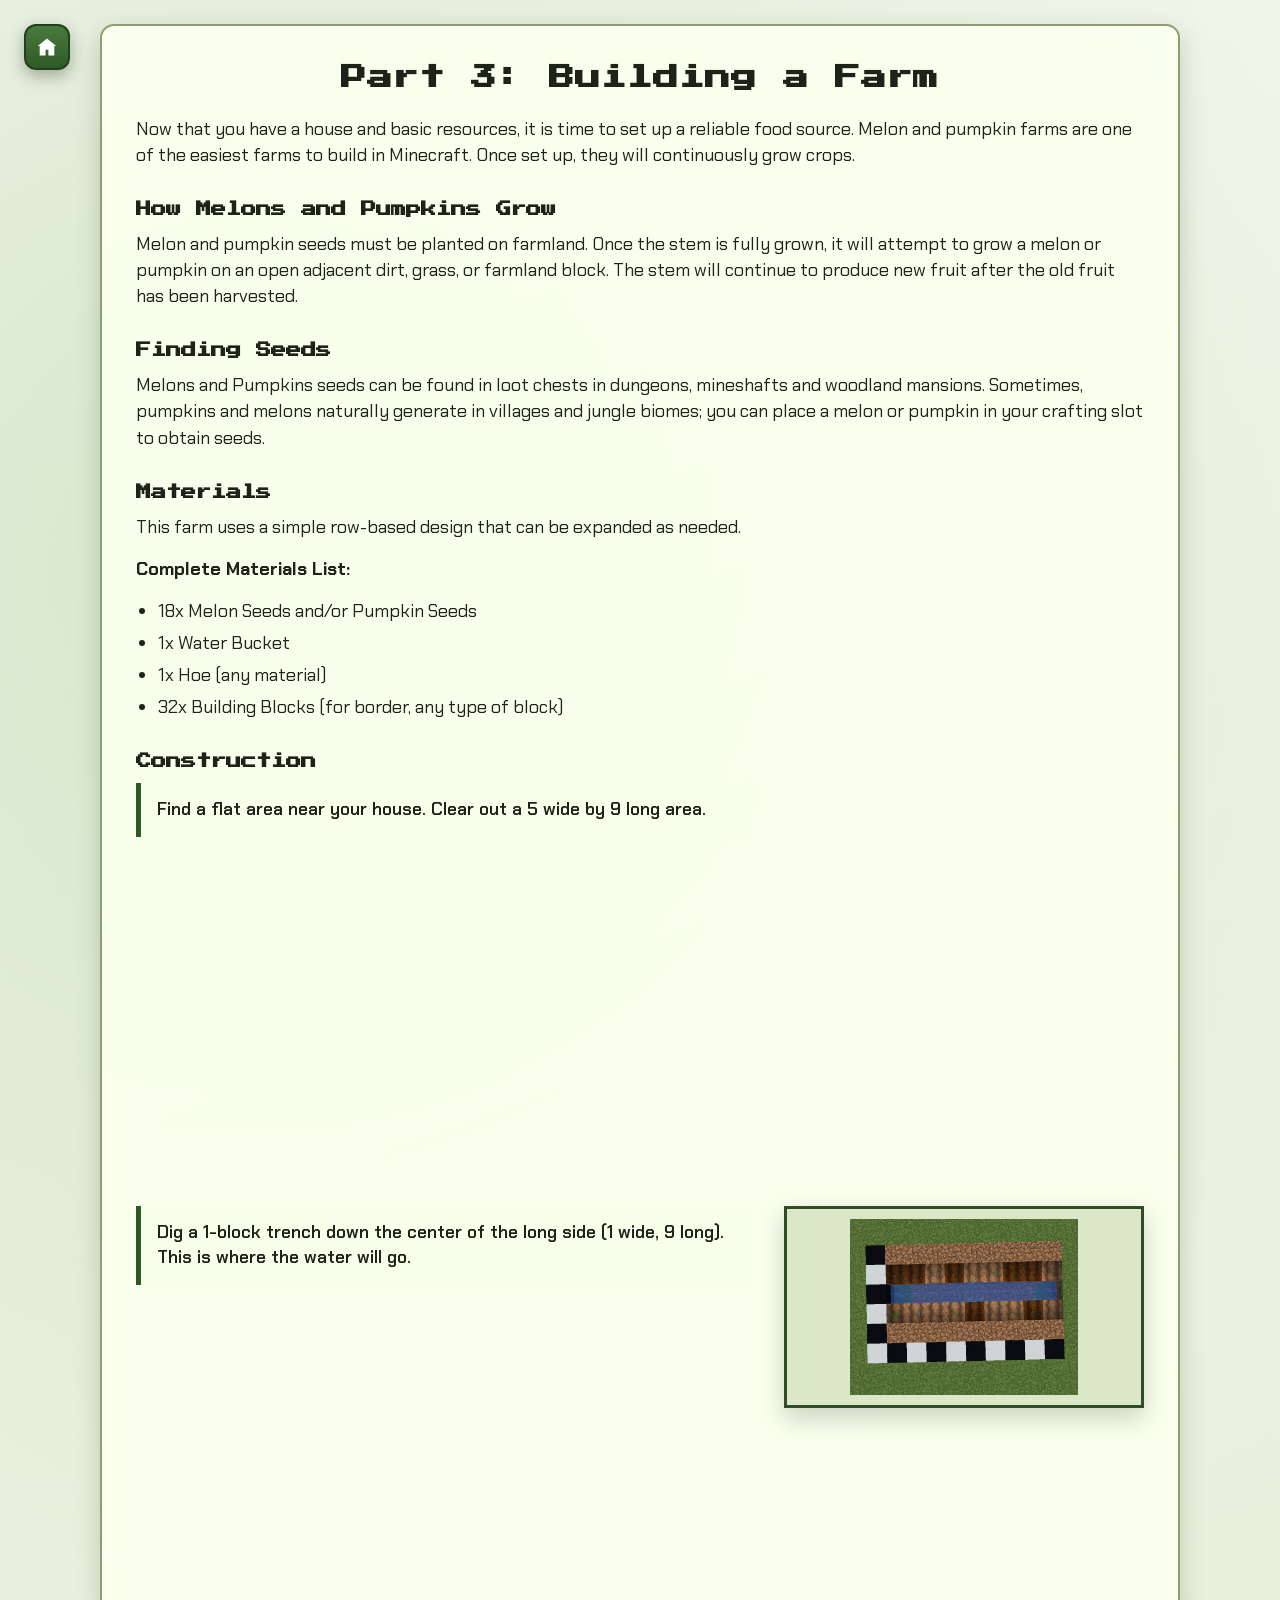
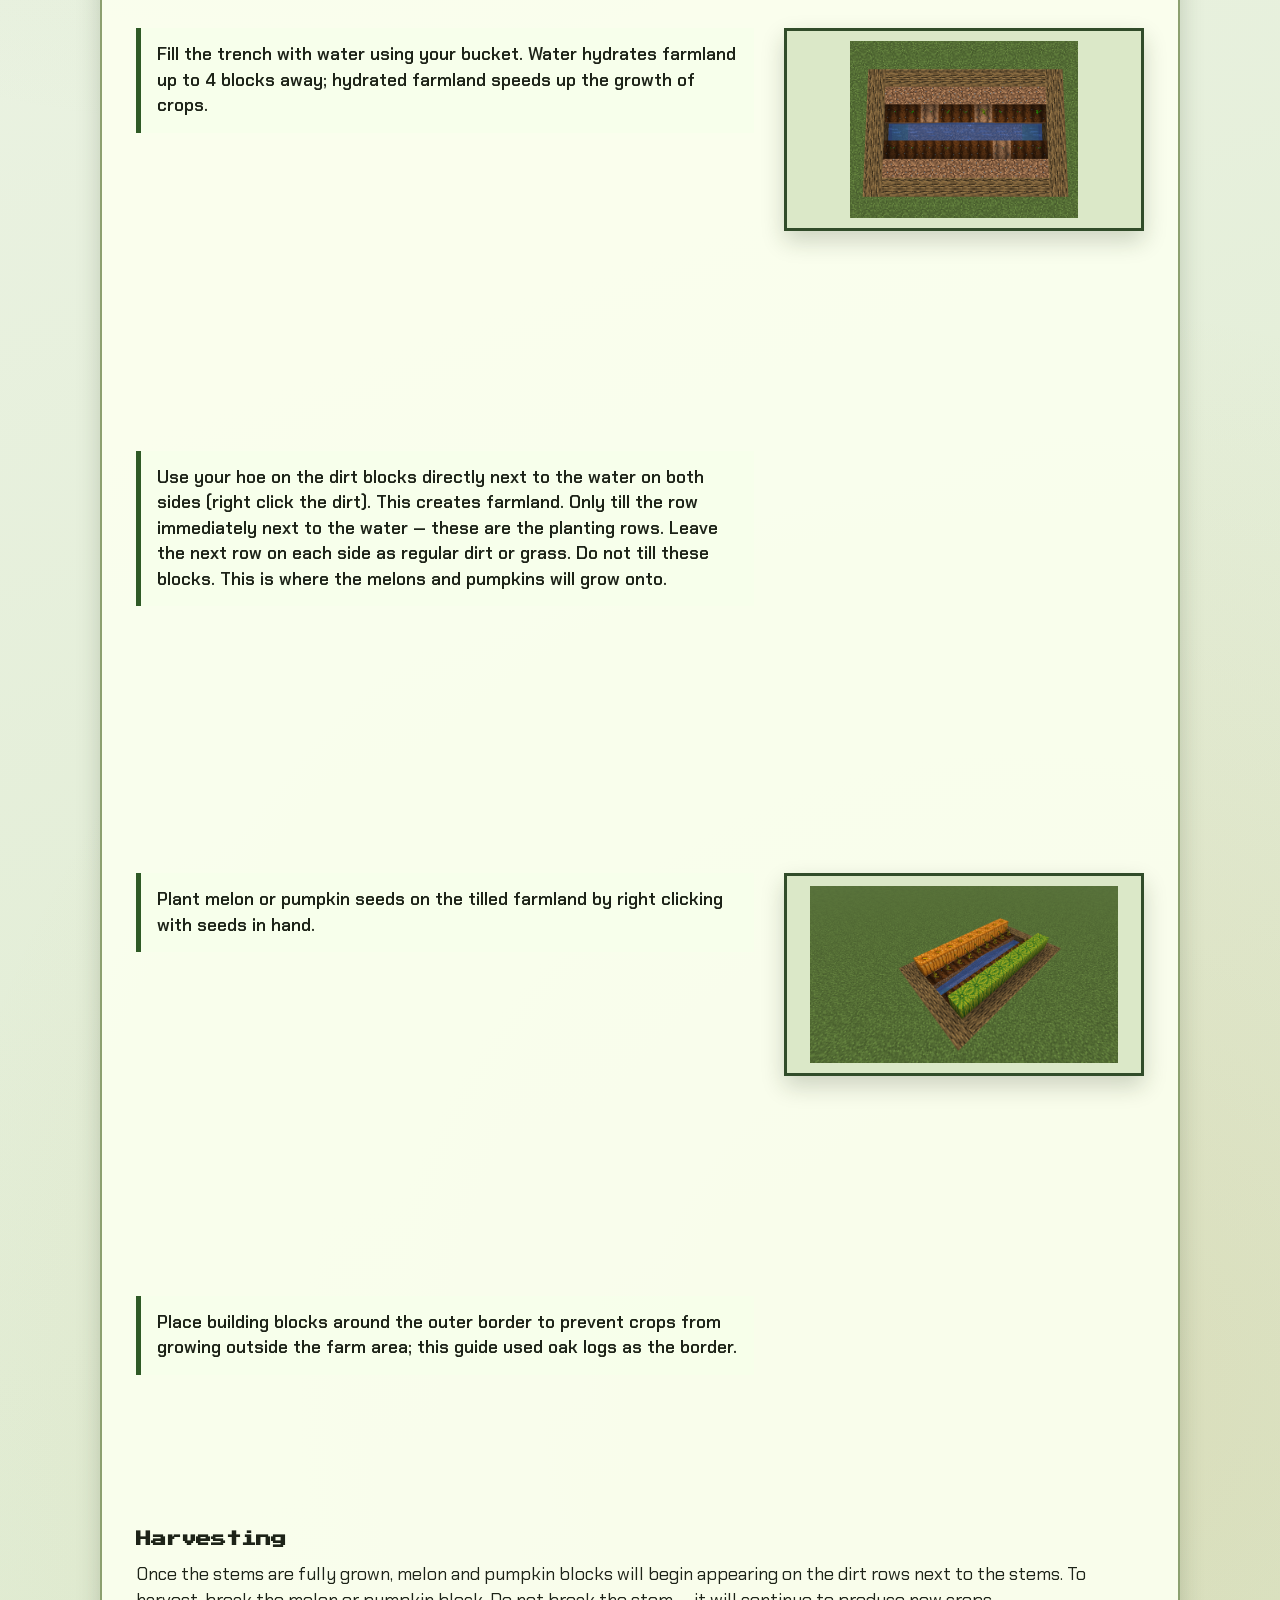
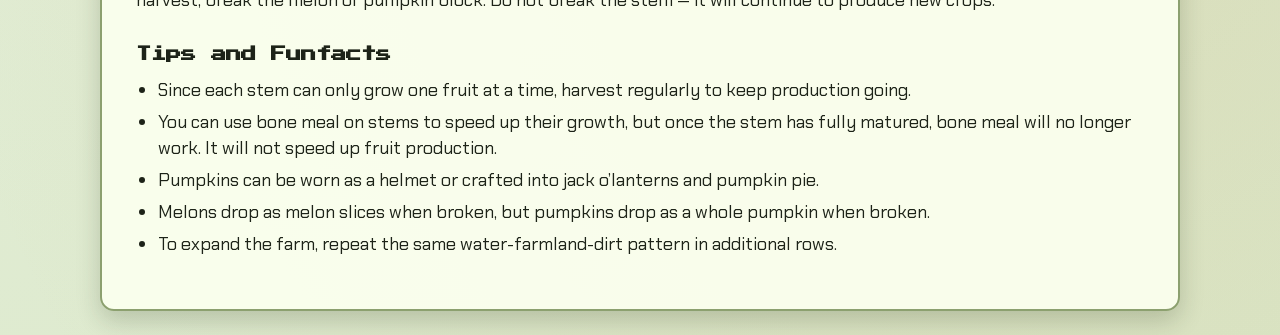
==== farm-guide/index.html @ bc92398f "fix: margins" ====
<!doctype html>
<html lang="en">
  <head>
    <meta charset="UTF-8" />
    <meta name="viewport" content="width=device-width, initial-scale=1.0" />
    <meta http-equiv="Cache-Control" content="max-age=60, must-revalidate" />
    <title>Minecraft Guide | Farm Guide</title>
    <link rel="stylesheet" href="../styles/site.css" />
  </head>
  <body>
    <a class="home-icon-button" href="../index.html" aria-label="Home">
      <svg viewBox="0 0 24 24" aria-hidden="true">
        <path d="M12 3.5 2.8 11h1.9v9.5h5.9v-5.8h2.8v5.8h5.9V11h1.9L12 3.5z" />
      </svg>
    </a>
    <main class="guide-page">
      <h1 class="page-title">Part 3: Building a Farm</h1>

      <p class="section-copy">
        Now that you have a house and basic resources, it is time to set up a reliable food source.
        Melon and pumpkin farms are one of the easiest farms to build in Minecraft. Once set up, they
        will continuously grow crops.
      </p>

      <h3 class="section-heading">How Melons and Pumpkins Grow</h3>
      <p class="section-copy">
        Melon and pumpkin seeds must be planted on farmland. Once the stem is fully grown, it will
        attempt to grow a melon or pumpkin on an open adjacent dirt, grass, or farmland block. The
        stem will continue to produce new fruit after the old fruit has been harvested.
      </p>

      <h3 class="section-heading">Finding Seeds</h3>
      <p class="section-copy">
        Melons and Pumpkins seeds can be found in loot chests in dungeons, mineshafts and woodland
        mansions. Sometimes, pumpkins and melons naturally generate in villages and jungle biomes;
        you can place a melon or pumpkin in your crafting slot to obtain seeds.
      </p>

      <h3 class="section-heading">Materials</h3>
      <p class="section-copy">This farm uses a simple row-based design that can be expanded as needed.</p>
      <p class="section-copy"><strong>Complete Materials List:</strong></p>
      <ul class="guide-list">
        <li>18x Melon Seeds and/or Pumpkin Seeds</li>
        <li>1x Water Bucket</li>
        <li>1x Hoe (any material)</li>
        <li>32x Building Blocks (for border, any type of block)</li>
      </ul>

      <h3 class="section-heading">Construction</h3>
      <ul class="steps">
        <li class="step-row">
          <p class="step-text">Find a flat area near your house. Clear out a 5 wide by 9 long area.</p>
          <img class="step-image is-empty" src="../assets/farm/farm_photo01.png" alt="" />
        </li>
        <li class="step-row">
          <p class="step-text">Dig a 1-block trench down the center of the long side (1 wide, 9 long). This is where the water will go.</p>
          <img class="step-image" src="../assets/farm/farm_photo01.png" alt="Farm construction step 2" />
        </li>
        <li class="step-row">
          <p class="step-text">
            Fill the trench with water using your bucket. Water hydrates farmland up to 4 blocks away; hydrated farmland speeds up the growth of crops.
          </p>
          <img class="step-image" src="../assets/farm/farm_photo02.png" alt="Farm construction step 3" />
        </li>
        <li class="step-row">
          <p class="step-text">
            Use your hoe on the dirt blocks directly next to the water on both sides (right click the dirt). This creates farmland. Only till the row immediately next to the water — these are the planting rows. Leave the next row on each side as regular dirt or grass. Do not till these blocks. This is where the melons and pumpkins will grow onto.
          </p>
          <img class="step-image is-empty" src="../assets/farm/farm_photo03.png" alt="" />
        </li>
        <li class="step-row">
          <p class="step-text">Plant melon or pumpkin seeds on the tilled farmland by right clicking with seeds in hand.</p>
          <img class="step-image" src="../assets/farm/farm_photo03.png" alt="Farm construction step 5" />
        </li>
        <li class="step-row">
          <p class="step-text">
            Place building blocks around the outer border to prevent crops from growing outside the farm area; this guide used oak logs as the border.
          </p>
          <img class="step-image is-empty" src="../assets/farm/farm_photo03.png" alt="" />
        </li>
      </ul>

      <h3 class="section-heading">Harvesting</h3>
      <p class="section-copy">
        Once the stems are fully grown, melon and pumpkin blocks will begin appearing on the dirt
        rows next to the stems. To harvest, break the melon or pumpkin block. Do not break the stem
        — it will continue to produce new crops.
      </p>

      <h3 class="section-heading">Tips and Funfacts</h3>
      <ul class="guide-list">
        <li>Since each stem can only grow one fruit at a time, harvest regularly to keep production going.</li>
        <li>You can use bone meal on stems to speed up their growth, but once the stem has fully matured, bone meal will no longer work. It will not speed up fruit production.</li>
        <li>Pumpkins can be worn as a helmet or crafted into jack o’lanterns and pumpkin pie.</li>
        <li>Melons drop as melon slices when broken, but pumpkins drop as a whole pumpkin when broken.</li>
        <li>To expand the farm, repeat the same water-farmland-dirt pattern in additional rows.</li>
      </ul>
    </main>
  </body>
</html>
---- styles/site.css ----
@import url("https://fonts.googleapis.com/css2?family=Press+Start+2P&family=Chakra+Petch:wght@400;600;700&display=swap");

:root {
  --bg-1: #f3f8ef;
  --bg-2: #dce9cc;
  --ink-900: #1d2318;
  --ink-700: #2f3a27;
  --accent-green: #497a3d;
  --accent-green-dark: #2f5a26;
  --accent-gold: #f3cb66;
  --card: #f9ffef;
  --border: #8ca06f;
  --shadow: rgba(31, 44, 22, 0.2);
  --header-height: 72px;
  --step-image-height: 220px;
  --menu-slot-width: 250px;
  --dropdown-width: 280px;
  --max-width: 1080px;
}

* {
  box-sizing: border-box;
}

html {
  min-height: 100%;
  background:
    radial-gradient(circle at 20% 15%, rgba(128, 177, 98, 0.22), transparent 38%),
    radial-gradient(circle at 80% 85%, rgba(189, 156, 82, 0.18), transparent 35%),
    linear-gradient(160deg, var(--bg-1), var(--bg-2));
  background-color: var(--bg-1);
}

body {
  margin: 0;
  padding: clamp(12px, 2.2vw, 24px);
  color: var(--ink-900);
  font-family: "Chakra Petch", "Segoe UI", sans-serif;
  font-size: 18px;
  line-height: 1.45;
  background: transparent;
  min-height: 100vh;
}

#site-header {
  position: sticky;
  top: 0;
  z-index: 1000;
}

.site-header {
  min-height: var(--header-height);
  border-bottom: 3px solid var(--accent-green-dark);
  background: linear-gradient(180deg, #eef7df, #d8ebbf);
  box-shadow: 0 8px 18px rgba(31, 44, 22, 0.12);
}

.nav-shell {
  width: 100%;
  height: var(--header-height);
  margin: 0;
  padding: 0 16px 0 6px;
  display: flex;
  align-items: center;
  gap: 18px;
}

.home-button {
  display: inline-flex;
  align-items: center;
  justify-content: center;
  min-width: 94px;
  height: 42px;
  padding: 0 14px;
  text-decoration: none;
  color: #ffffff;
  font-family: "Press Start 2P", monospace;
  font-size: 11px;
  background: linear-gradient(180deg, var(--accent-green), var(--accent-green-dark));
  border: 2px solid #233f1d;
  box-shadow: 0 5px 0 #233f1d;
  transition: transform 140ms ease, box-shadow 140ms ease;
}

.home-button:hover,
.home-button:focus-visible {
  transform: translateY(2px);
  box-shadow: 0 3px 0 #233f1d;
}

.main-nav {
  flex: 1;
}

.menu {
  list-style: none;
  margin: 0;
  padding: 0;
  display: flex;
  align-items: center;
  gap: 10px;
}

.menu-item {
  position: relative;
  width: var(--menu-slot-width);
  flex: 0 0 var(--menu-slot-width);
}

.menu-item:hover,
.menu-item:focus-within {
  z-index: 1500;
}

.menu-label {
  display: inline-flex;
  align-items: center;
  justify-content: center;
  width: 100%;
  height: 40px;
  padding: 0 16px;
  text-decoration: none;
  color: var(--ink-900);
  font-family: "Press Start 2P", monospace;
  font-size: 10px;
  letter-spacing: 0.3px;
  border: 2px solid transparent;
}

.menu-label:hover,
.menu-label:focus-visible {
  border-color: #3d5d33;
  background: rgba(239, 250, 221, 0.75);
}

.dropdown {
  position: absolute;
  left: 0;
  top: calc(100% - 2px);
  width: max(100%, var(--dropdown-width));
  min-width: var(--dropdown-width);
  margin: 0;
  padding: 10px;
  list-style: none;
  border: 2px solid #3d5d33;
  background: #fbffef;
  box-shadow: 0 14px 28px var(--shadow);
  z-index: 2000;
  opacity: 0;
  visibility: hidden;
  transform: translateY(8px);
  transition: opacity 130ms ease, transform 130ms ease, visibility 130ms ease;
}

.menu-item:hover .dropdown,
.menu-item:focus-within .dropdown {
  opacity: 1;
  visibility: visible;
  transform: translateY(0);
}

.dropdown a {
  display: block;
  padding: 10px;
  text-decoration: none;
  color: var(--ink-700);
  font-weight: 600;
  border: 1px solid transparent;
  background: #fbffef;
}

.dropdown a:hover,
.dropdown a:focus-visible {
  border-color: #8ea56f;
  background: #edf8da;
}

.page-shell {
  max-width: var(--max-width);
  margin: 0 auto;
  padding: 48px 20px 70px;
}

.guide-page {
  max-width: var(--max-width);
  margin: 0 auto;
  padding: clamp(20px, 3vw, 34px);
  background: rgba(251, 255, 239, 0.94);
  border: 2px solid var(--border);
  border-radius: 14px;
  box-shadow: 0 10px 24px var(--shadow);
}

.home-icon-button {
  position: fixed;
  top: clamp(12px, 2.2vw, 24px);
  left: clamp(12px, 2.2vw, 24px);
  width: 46px;
  height: 46px;
  display: inline-flex;
  align-items: center;
  justify-content: center;
  background: linear-gradient(180deg, var(--accent-green), var(--accent-green-dark));
  border: 2px solid #233f1d;
  border-radius: 12px;
  box-shadow: 0 6px 16px rgba(31, 44, 22, 0.35);
  z-index: 3000;
}

.home-icon-button svg {
  width: 24px;
  height: 24px;
  fill: #ffffff;
}

.home-icon-button:hover,
.home-icon-button:focus-visible {
  transform: translateY(1px);
}

.part-heading {
  margin: 46px 0 14px;
  font-family: "Press Start 2P", monospace;
  font-size: clamp(1rem, 1.7vw, 1.35rem);
  line-height: 1.5;
  text-align: left;
}

.section-heading {
  margin: 30px 0 10px;
  font-family: "Press Start 2P", monospace;
  font-size: clamp(0.85rem, 1.2vw, 1rem);
  line-height: 1.5;
  text-align: left;
}

.section-copy {
  margin: 0 0 16px;
  text-align: left;
}

.section-note {
  margin: 0 0 16px;
  text-align: left;
  font-weight: 600;
}

.guide-list {
  margin: 0 0 18px 22px;
  padding: 0;
  text-align: left;
}

.guide-list li {
  margin: 6px 0;
}

.guide-list-tight {
  margin: 0 0 16px 24px;
  padding: 0;
}

.guide-list-tight li {
  margin: 4px 0;
}

.back-link {
  display: inline-block;
  margin-bottom: 12px;
  color: var(--accent-green-dark);
  font-weight: 700;
  text-decoration: none;
}

.back-link:hover,
.back-link:focus-visible {
  text-decoration: underline;
}

.page-title {
  margin: 0 0 20px;
  text-align: center;
  font-family: "Press Start 2P", monospace;
  font-size: clamp(1.2rem, 2vw, 1.7rem);
  line-height: 1.4;
  color: var(--ink-900);
}

.page-description {
  max-width: 760px;
  margin: 0 auto 40px;
  text-align: center;
  font-size: 1.1rem;
}

.card-grid {
  display: grid;
  grid-template-columns: repeat(auto-fit, minmax(230px, 1fr));
  gap: 18px;
}

.page-card {
  display: block;
  padding: 18px;
  border: 2px solid var(--border);
  background: var(--card);
  text-decoration: none;
  color: inherit;
  box-shadow: 0 8px 20px var(--shadow);
}

.page-card:hover,
.page-card:focus-visible {
  transform: translateY(-2px);
}

.page-card h2 {
  margin: 0 0 10px;
  font-family: "Press Start 2P", monospace;
  font-size: 0.8rem;
  line-height: 1.5;
}

.page-card p {
  margin: 0;
}

.steps {
  display: flex;
  flex-direction: column;
  gap: var(--step-image-height);
  padding: 0;
  margin: 0;
  list-style: none;
}

.step-row {
  display: grid;
  grid-template-columns: minmax(250px, 1fr) minmax(240px, 360px);
  align-items: start;
  gap: 30px;
}

.step-text {
  margin: 0;
  padding: 14px 16px;
  font-size: 1.1rem;
  font-weight: 600;
  border-left: 5px solid var(--accent-green-dark);
  background: rgba(248, 255, 235, 0.88);
}

.step-image {
  display: block;
  width: 100%;
  aspect-ratio: 16 / 9;
  height: auto;
  object-fit: contain;
  padding: 10px;
  border: 3px solid #314c2a;
  box-shadow: 0 10px 22px var(--shadow);
  background: #dbe8c8;
}

.step-image.is-empty {
  visibility: hidden;
  border: 0;
  box-shadow: none;
  background: transparent;
  padding: 0;
}

@media (orientation: portrait) {
  .steps {
    gap: 26px;
  }

  .step-row {
    grid-template-columns: 1fr;
    gap: 16px;
  }
}

@media (max-width: 860px) {
  .nav-shell {
    flex-wrap: wrap;
    height: auto;
    padding-top: 10px;
    padding-bottom: 10px;
    padding-right: 12px;
  }

  .main-nav {
    width: 100%;
  }

  .menu {
    flex-wrap: wrap;
    gap: 2px;
  }

  .menu-item {
    width: 100%;
    flex-basis: 100%;
  }

  .dropdown {
    width: 100%;
    min-width: 100%;
    position: absolute;
  }

  .steps {
    gap: 26px;
  }

  .step-row {
    grid-template-columns: 1fr;
    gap: 16px;
  }
}
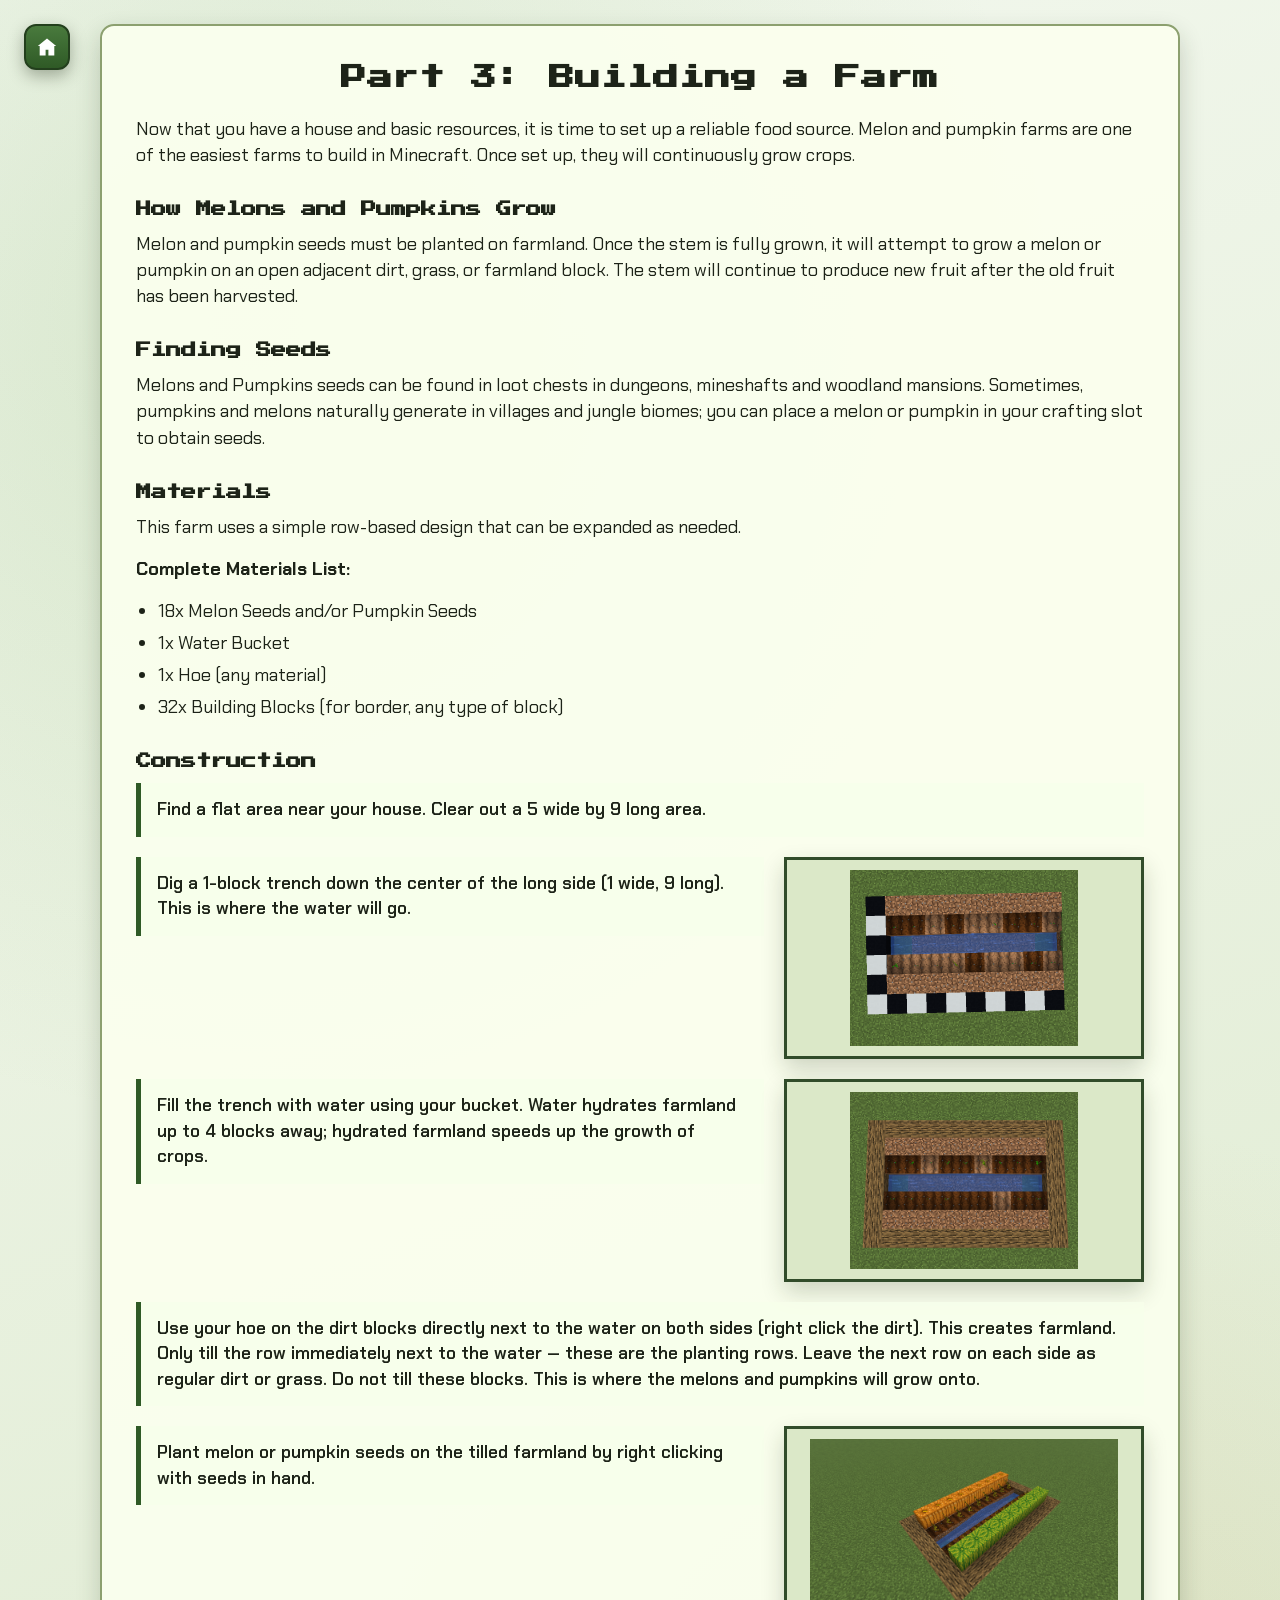
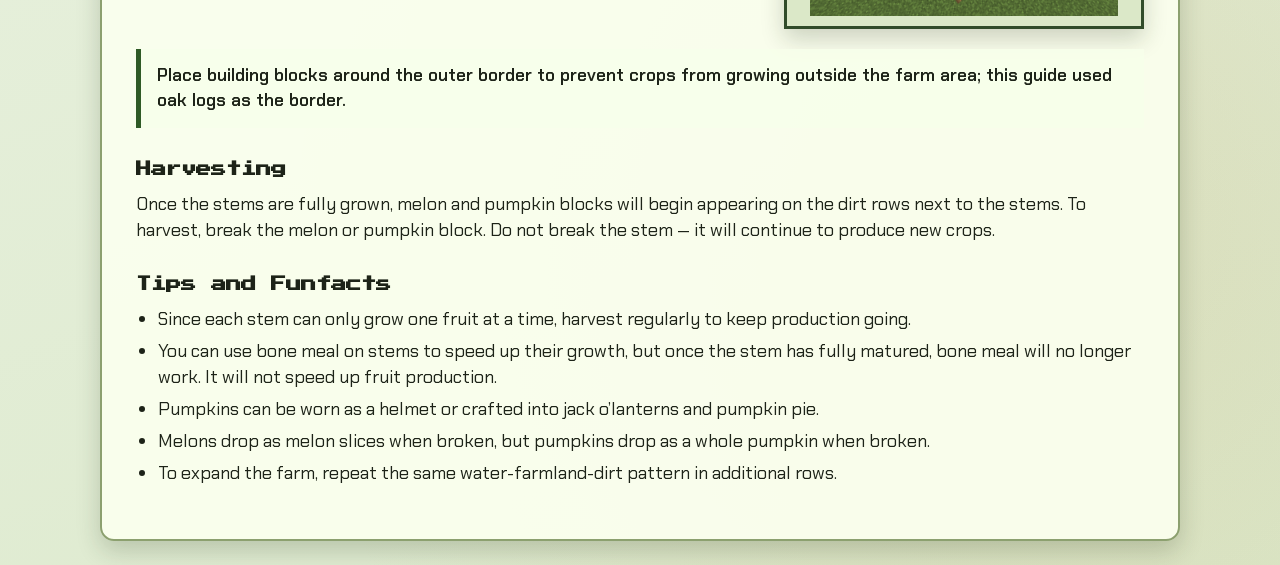
==== commit c780f601: "fix: spacing" ====
--- a/farm-guide/index.html
+++ b/farm-guide/index.html
@@ -48,7 +48,7 @@
 
       <h3 class="section-heading">Construction</h3>
       <ul class="steps">
-        <li class="step-row">
+        <li class="step-row no-photo">
           <p class="step-text">Find a flat area near your house. Clear out a 5 wide by 9 long area.</p>
           <img class="step-image is-empty" src="../assets/farm/farm_photo01.png" alt="" />
         </li>
@@ -62,7 +62,7 @@
           </p>
           <img class="step-image" src="../assets/farm/farm_photo02.png" alt="Farm construction step 3" />
         </li>
-        <li class="step-row">
+        <li class="step-row no-photo">
           <p class="step-text">
             Use your hoe on the dirt blocks directly next to the water on both sides (right click the dirt). This creates farmland. Only till the row immediately next to the water — these are the planting rows. Leave the next row on each side as regular dirt or grass. Do not till these blocks. This is where the melons and pumpkins will grow onto.
           </p>
@@ -72,7 +72,7 @@
           <p class="step-text">Plant melon or pumpkin seeds on the tilled farmland by right clicking with seeds in hand.</p>
           <img class="step-image" src="../assets/farm/farm_photo03.png" alt="Farm construction step 5" />
         </li>
-        <li class="step-row">
+        <li class="step-row no-photo">
           <p class="step-text">
             Place building blocks around the outer border to prevent crops from growing outside the farm area; this guide used oak logs as the border.
           </p>
--- a/styles/site.css
+++ b/styles/site.css
@@ -328,7 +328,7 @@
 .steps {
   display: flex;
   flex-direction: column;
-  gap: var(--step-image-height);
+  gap: 20px;
   padding: 0;
   margin: 0;
   list-style: none;
@@ -338,7 +338,16 @@
   display: grid;
   grid-template-columns: minmax(250px, 1fr) minmax(240px, 360px);
   align-items: start;
-  gap: 30px;
+  gap: 20px;
+}
+
+.step-row.no-photo {
+  grid-template-columns: minmax(250px, 1fr);
+  gap: 8px;
+}
+
+.step-row.no-photo .step-image {
+  display: none;
 }
 
 .step-text {
@@ -372,12 +381,12 @@
 
 @media (orientation: portrait) {
   .steps {
-    gap: 26px;
+    gap: 16px;
   }
 
   .step-row {
     grid-template-columns: 1fr;
-    gap: 16px;
+    gap: 12px;
   }
 }
 
@@ -411,11 +420,11 @@
   }
 
   .steps {
-    gap: 26px;
+    gap: 16px;
   }
 
   .step-row {
     grid-template-columns: 1fr;
-    gap: 16px;
-  }
-}
+    gap: 12px;
+  }
+}
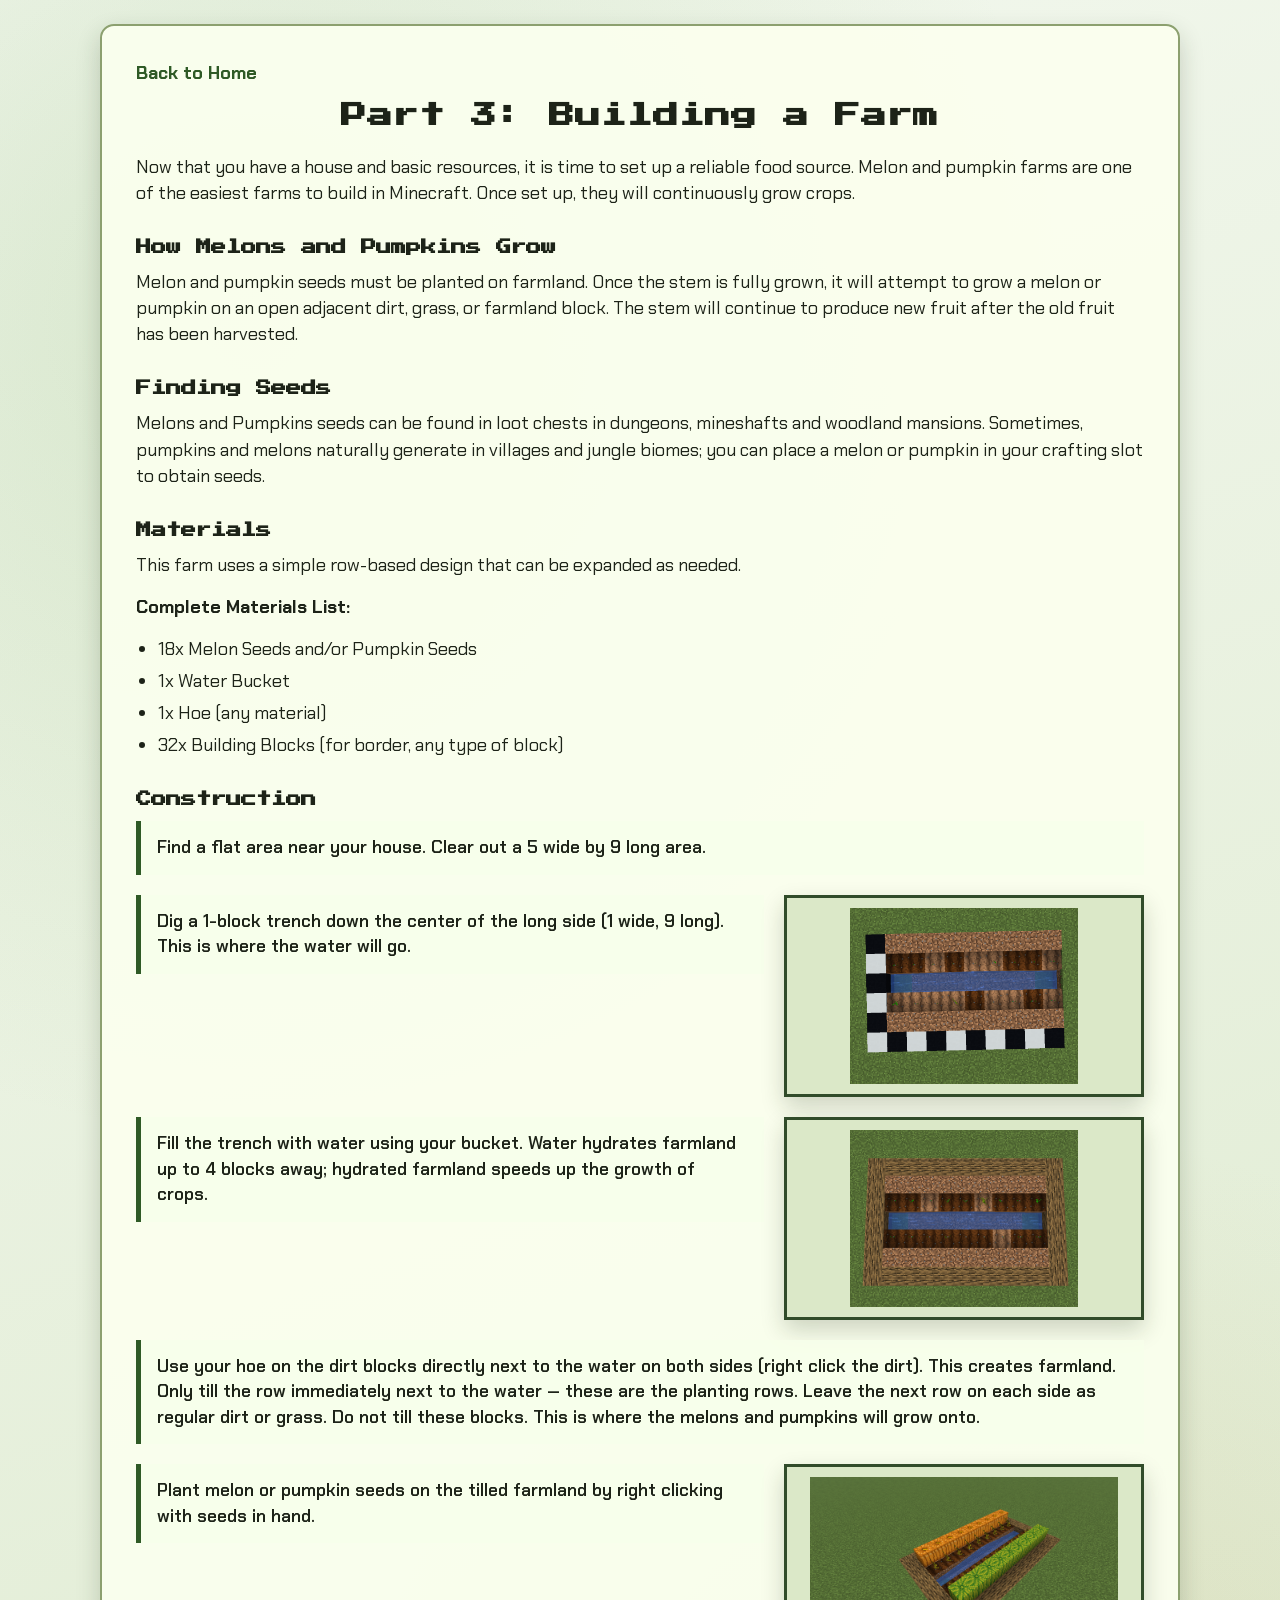
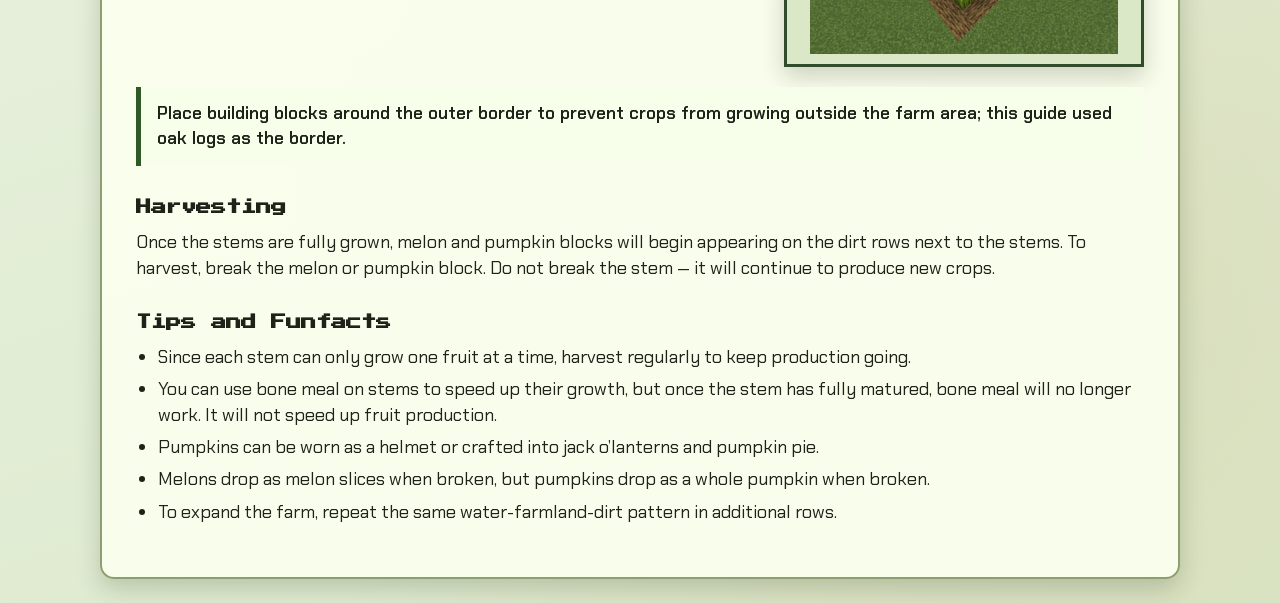
==== commit b0b88fcd: "chore: home button" ====
--- a/farm-guide/index.html
+++ b/farm-guide/index.html
@@ -8,12 +8,8 @@
     <link rel="stylesheet" href="../styles/site.css" />
   </head>
   <body>
-    <a class="home-icon-button" href="../index.html" aria-label="Home">
-      <svg viewBox="0 0 24 24" aria-hidden="true">
-        <path d="M12 3.5 2.8 11h1.9v9.5h5.9v-5.8h2.8v5.8h5.9V11h1.9L12 3.5z" />
-      </svg>
-    </a>
     <main class="guide-page">
+      <a class="back-link" href="../index.html">Back to Home</a>
       <h1 class="page-title">Part 3: Building a Farm</h1>
 
       <p class="section-copy">
--- a/styles/site.css
+++ b/styles/site.css
@@ -191,33 +191,6 @@
   box-shadow: 0 10px 24px var(--shadow);
 }
 
-.home-icon-button {
-  position: fixed;
-  top: clamp(12px, 2.2vw, 24px);
-  left: clamp(12px, 2.2vw, 24px);
-  width: 46px;
-  height: 46px;
-  display: inline-flex;
-  align-items: center;
-  justify-content: center;
-  background: linear-gradient(180deg, var(--accent-green), var(--accent-green-dark));
-  border: 2px solid #233f1d;
-  border-radius: 12px;
-  box-shadow: 0 6px 16px rgba(31, 44, 22, 0.35);
-  z-index: 3000;
-}
-
-.home-icon-button svg {
-  width: 24px;
-  height: 24px;
-  fill: #ffffff;
-}
-
-.home-icon-button:hover,
-.home-icon-button:focus-visible {
-  transform: translateY(1px);
-}
-
 .part-heading {
   margin: 46px 0 14px;
   font-family: "Press Start 2P", monospace;
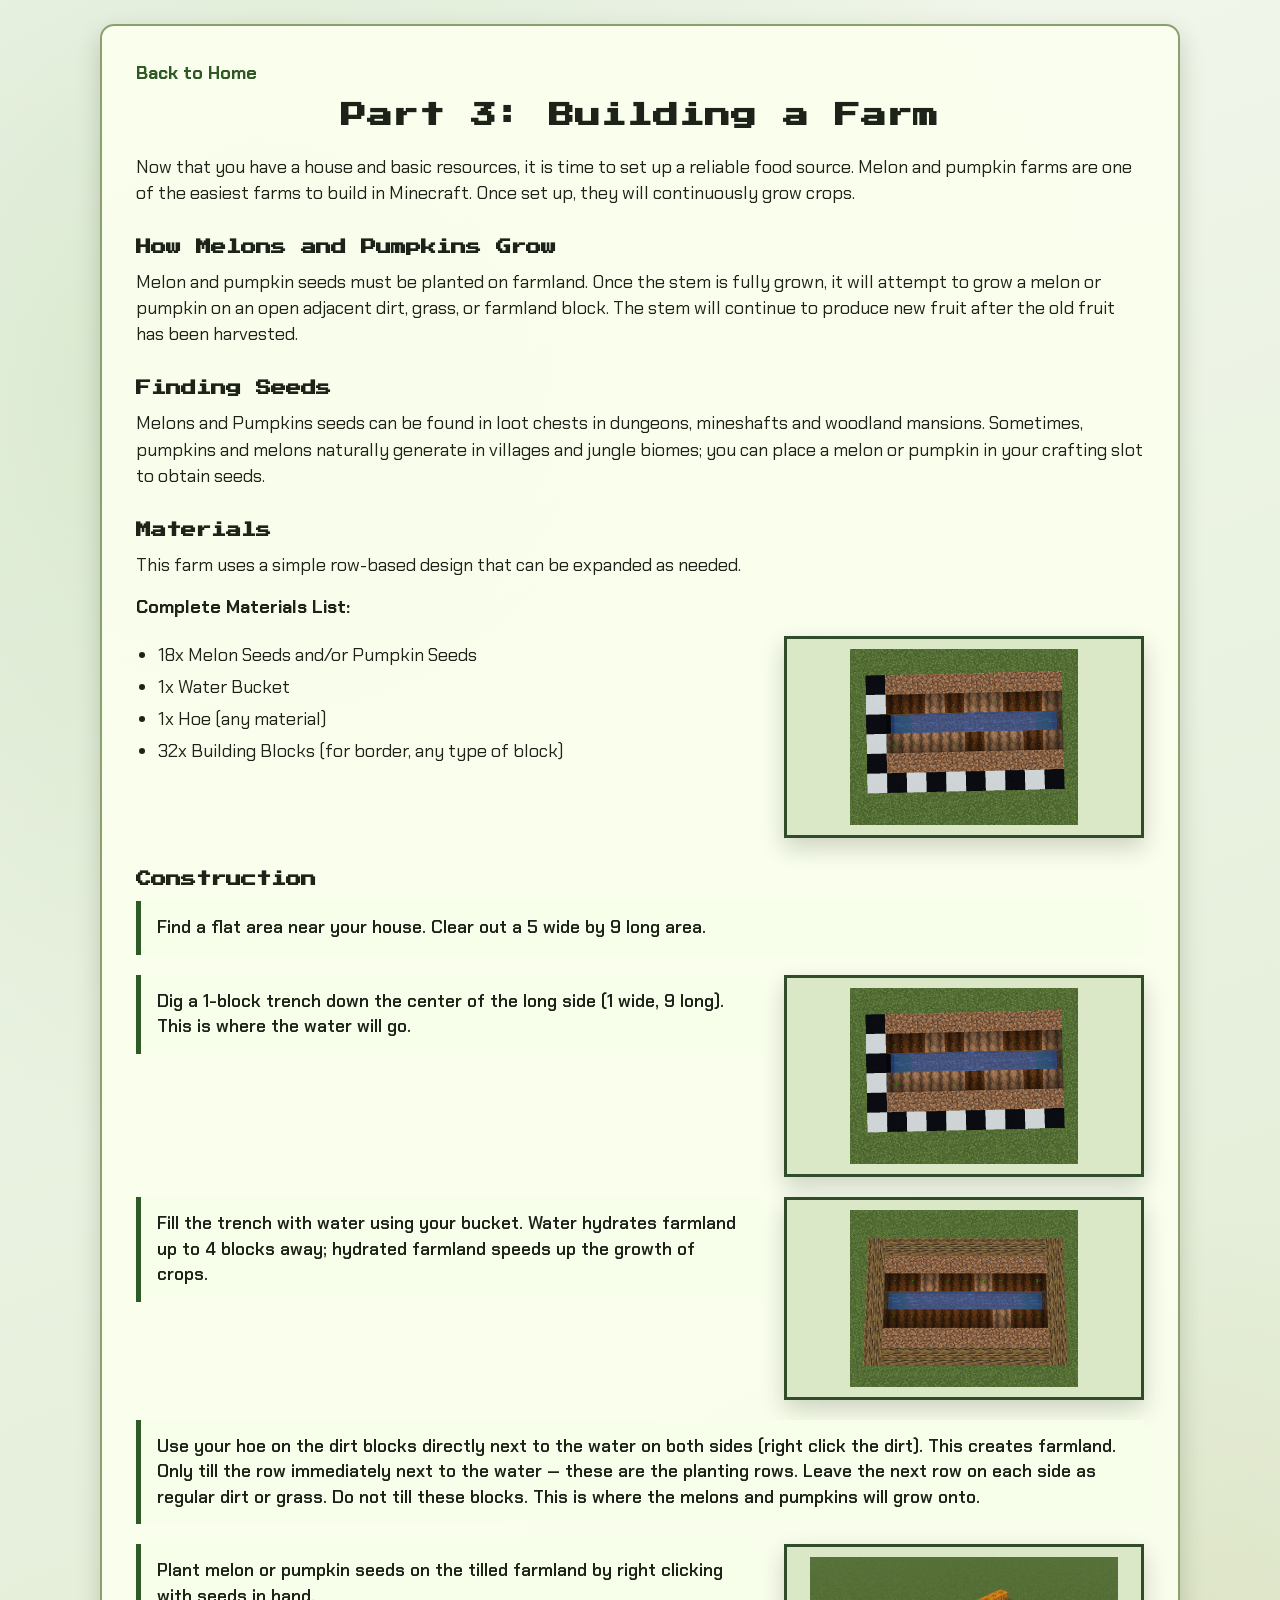
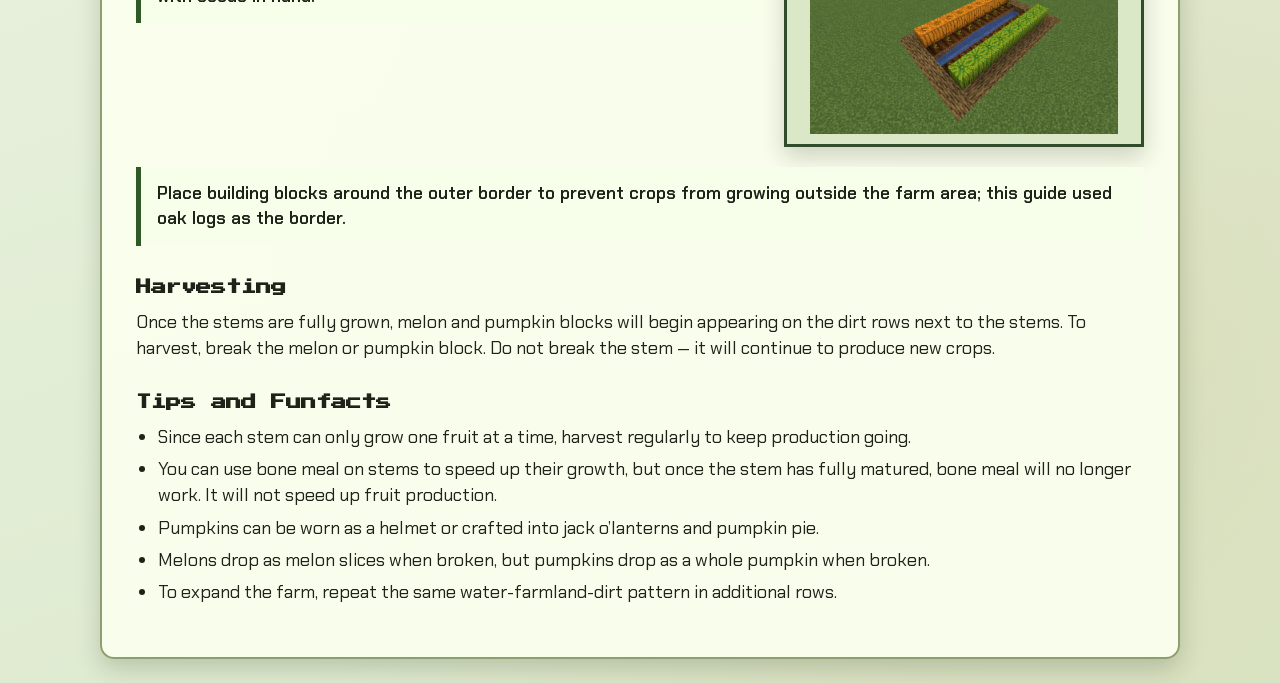
==== commit aa93bdff: "chore: clean house guide" ====
--- a/farm-guide/index.html
+++ b/farm-guide/index.html
@@ -35,12 +35,15 @@
       <h3 class="section-heading">Materials</h3>
       <p class="section-copy">This farm uses a simple row-based design that can be expanded as needed.</p>
       <p class="section-copy"><strong>Complete Materials List:</strong></p>
-      <ul class="guide-list">
-        <li>18x Melon Seeds and/or Pumpkin Seeds</li>
-        <li>1x Water Bucket</li>
-        <li>1x Hoe (any material)</li>
-        <li>32x Building Blocks (for border, any type of block)</li>
-      </ul>
+      <div class="materials-layout">
+        <ul class="guide-list materials-list">
+          <li>18x Melon Seeds and/or Pumpkin Seeds</li>
+          <li>1x Water Bucket</li>
+          <li>1x Hoe (any material)</li>
+          <li>32x Building Blocks (for border, any type of block)</li>
+        </ul>
+        <img class="materials-photo" src="../assets/farm/farm_photo01.png" alt="Farm materials reference photo" />
+      </div>
 
       <h3 class="section-heading">Construction</h3>
       <ul class="steps">
--- a/styles/site.css
+++ b/styles/site.css
@@ -237,6 +237,28 @@
   margin: 4px 0;
 }
 
+.materials-layout {
+  display: grid;
+  grid-template-columns: minmax(250px, 1fr) minmax(240px, 360px);
+  align-items: start;
+  gap: 20px;
+  margin-bottom: 18px;
+}
+
+.materials-list {
+  margin-bottom: 0;
+}
+
+.materials-photo {
+  width: 100%;
+  aspect-ratio: 16 / 9;
+  object-fit: contain;
+  padding: 10px;
+  border: 3px solid #314c2a;
+  box-shadow: 0 10px 22px var(--shadow);
+  background: #dbe8c8;
+}
+
 .back-link {
   display: inline-block;
   margin-bottom: 12px;
@@ -361,6 +383,11 @@
     grid-template-columns: 1fr;
     gap: 12px;
   }
+
+  .materials-layout {
+    grid-template-columns: 1fr;
+    gap: 12px;
+  }
 }
 
 @media (max-width: 860px) {
@@ -400,4 +427,9 @@
     grid-template-columns: 1fr;
     gap: 12px;
   }
-}
+
+  .materials-layout {
+    grid-template-columns: 1fr;
+    gap: 12px;
+  }
+}
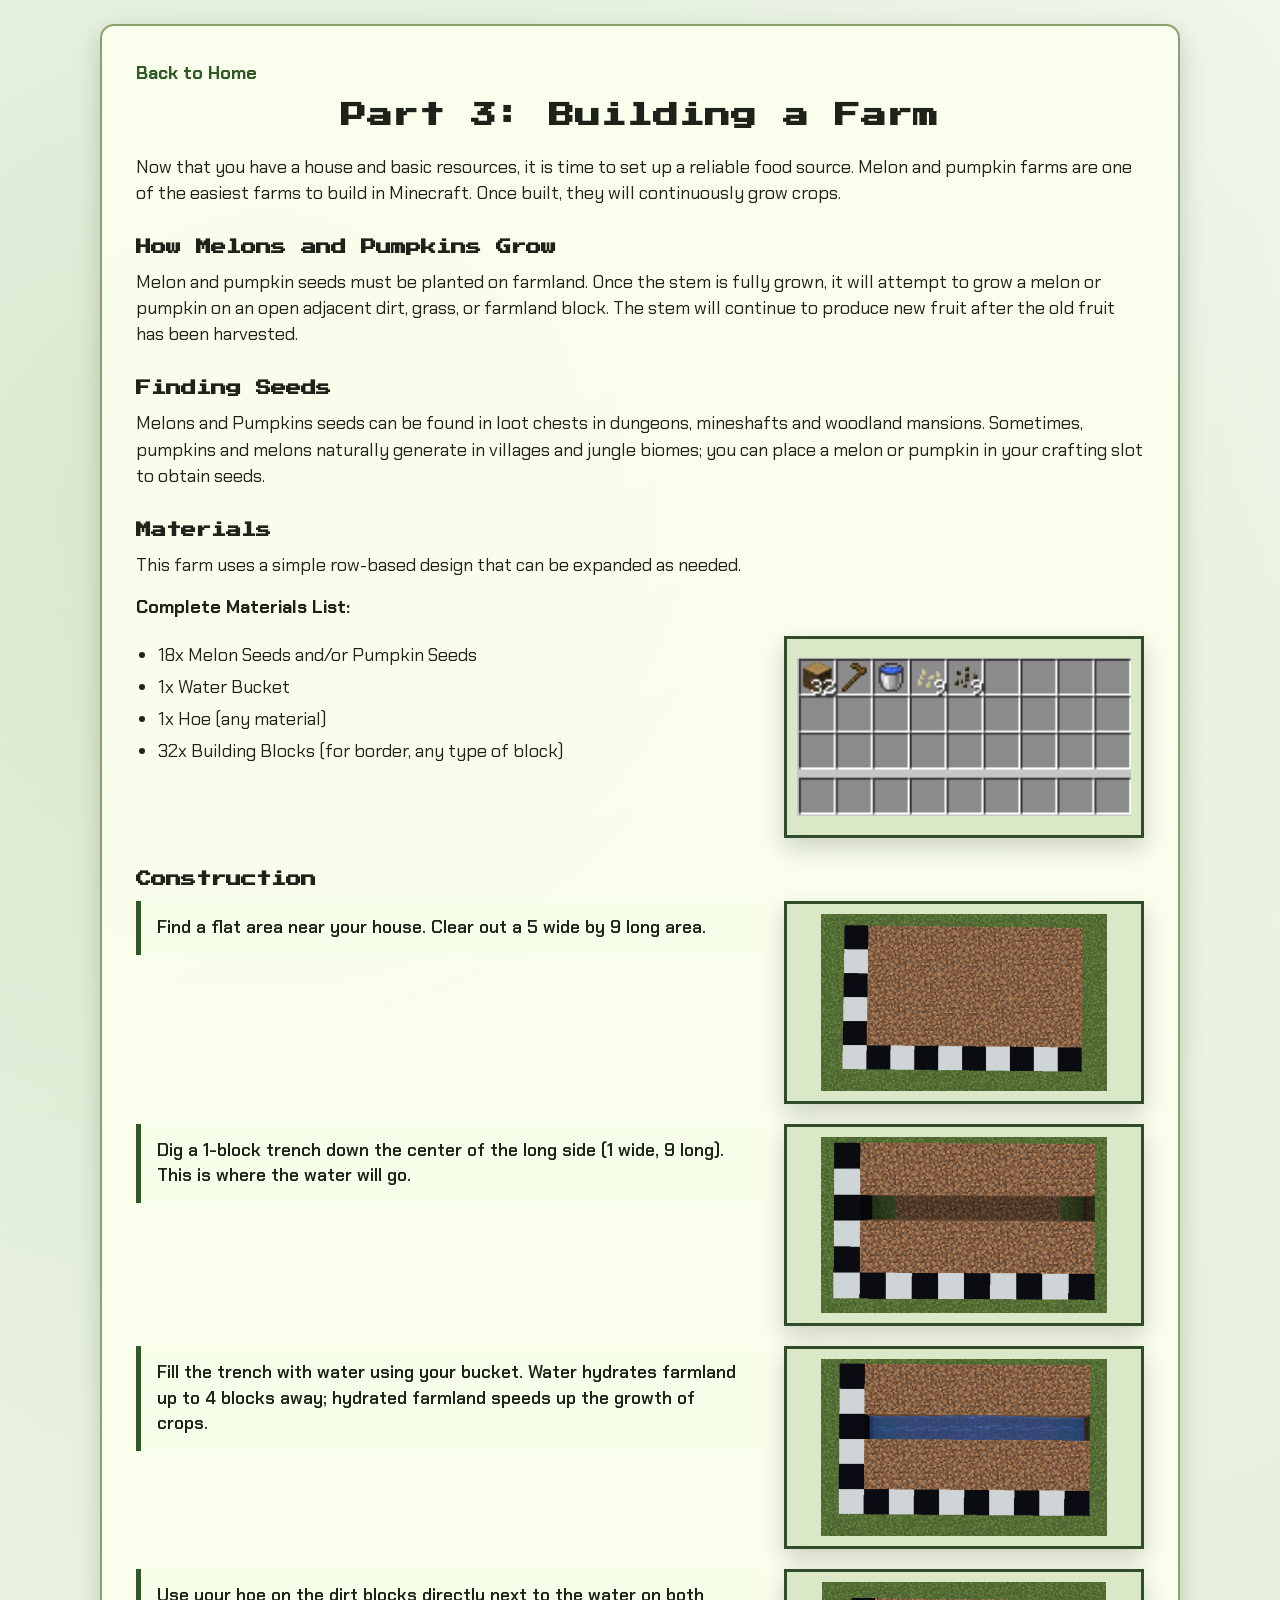
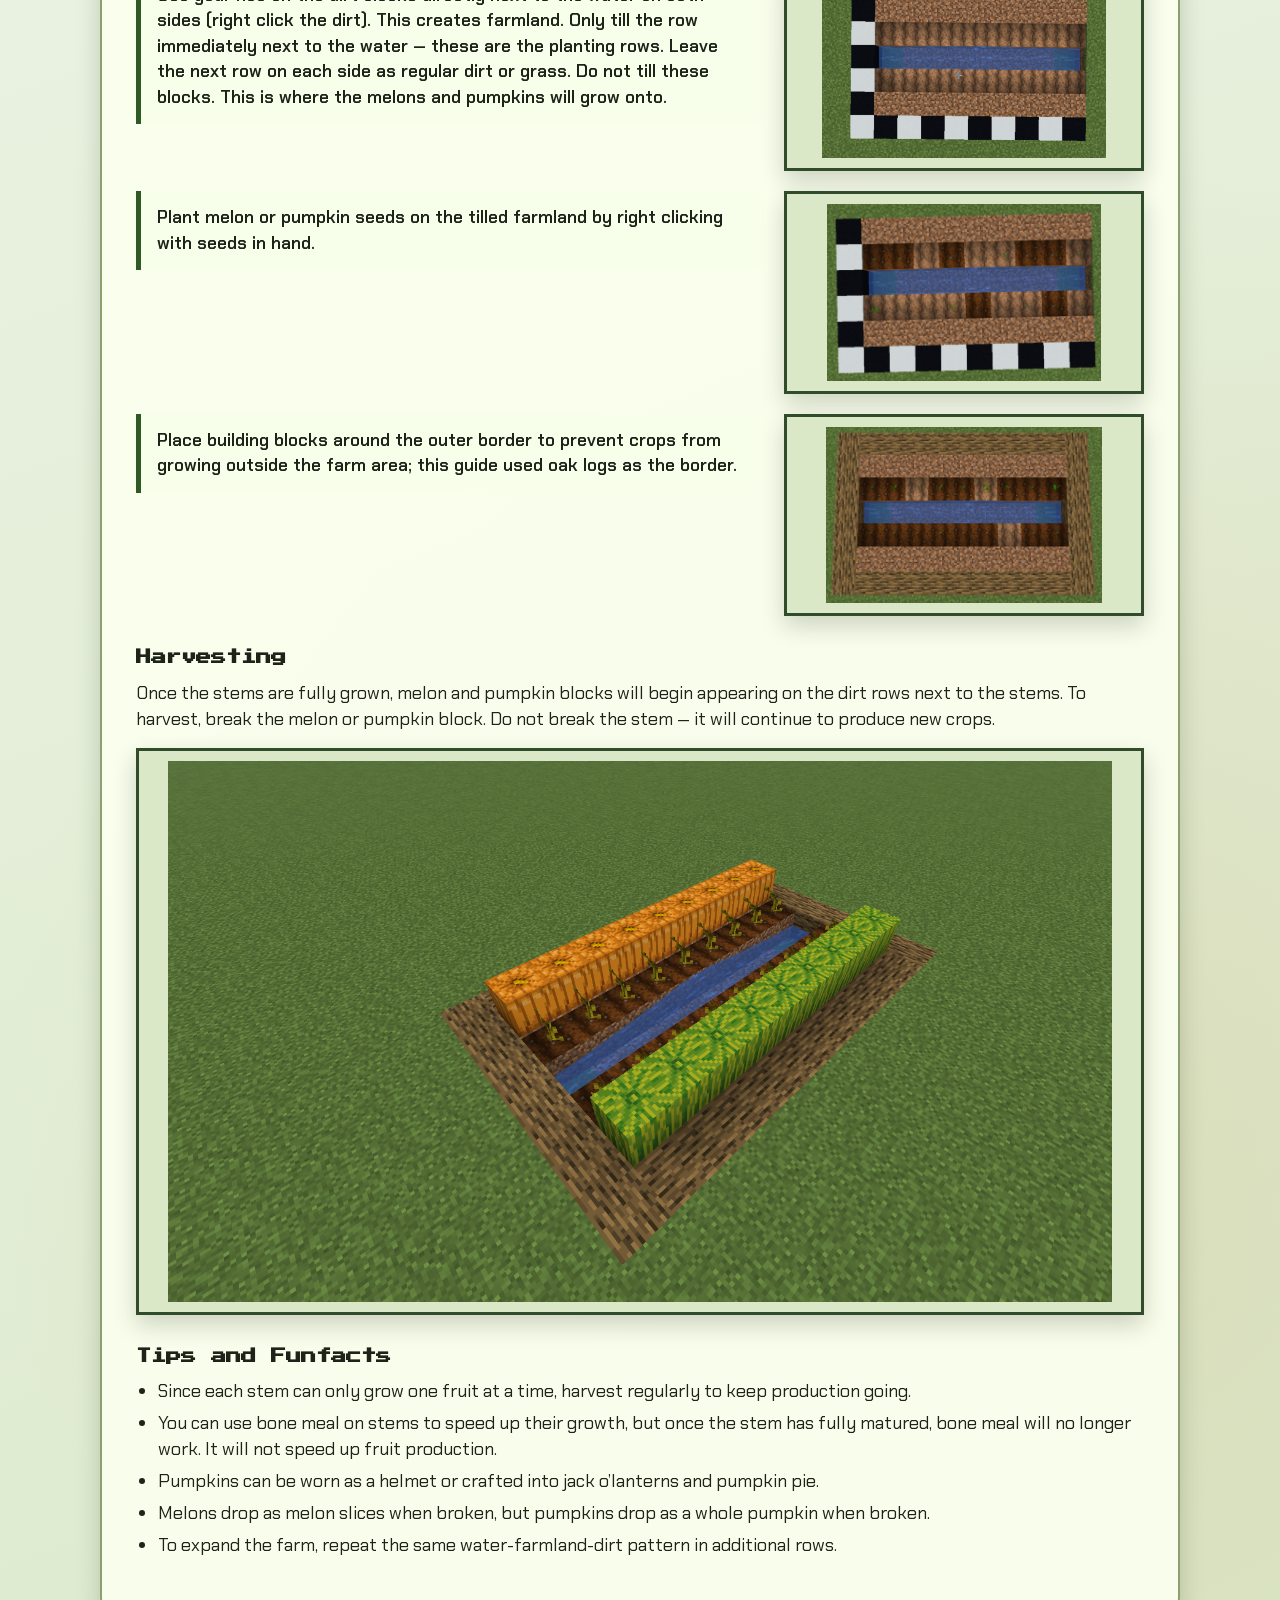
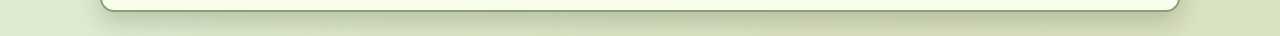
==== commit 3ef67cbb: "feat: final draft" ====
--- a/farm-guide/index.html
+++ b/farm-guide/index.html
@@ -14,7 +14,7 @@
 
       <p class="section-copy">
         Now that you have a house and basic resources, it is time to set up a reliable food source.
-        Melon and pumpkin farms are one of the easiest farms to build in Minecraft. Once set up, they
+        Melon and pumpkin farms are one of the easiest farms to build in Minecraft. Once built, they
         will continuously grow crops.
       </p>
 
@@ -42,40 +42,40 @@
           <li>1x Hoe (any material)</li>
           <li>32x Building Blocks (for border, any type of block)</li>
         </ul>
-        <img class="materials-photo" src="../assets/farm/farm_photo01.png" alt="Farm materials reference photo" />
+        <img class="materials-photo" src="../assets/farm/inventory.png" alt="Farm materials reference photo" />
       </div>
 
       <h3 class="section-heading">Construction</h3>
       <ul class="steps">
-        <li class="step-row no-photo">
+        <li class="step-row ">
           <p class="step-text">Find a flat area near your house. Clear out a 5 wide by 9 long area.</p>
-          <img class="step-image is-empty" src="../assets/farm/farm_photo01.png" alt="" />
+          <img class="step-image " src="../assets/farm/farm_photo01.png" alt="" />
         </li>
         <li class="step-row">
           <p class="step-text">Dig a 1-block trench down the center of the long side (1 wide, 9 long). This is where the water will go.</p>
-          <img class="step-image" src="../assets/farm/farm_photo01.png" alt="Farm construction step 2" />
+          <img class="step-image" src="../assets/farm/farm_photo02.png" alt="Farm construction step 2" />
         </li>
         <li class="step-row">
           <p class="step-text">
             Fill the trench with water using your bucket. Water hydrates farmland up to 4 blocks away; hydrated farmland speeds up the growth of crops.
           </p>
-          <img class="step-image" src="../assets/farm/farm_photo02.png" alt="Farm construction step 3" />
+          <img class="step-image" src="../assets/farm/farm_photo03.png" alt="Farm construction step 3" />
         </li>
-        <li class="step-row no-photo">
+        <li class="step-row">
           <p class="step-text">
             Use your hoe on the dirt blocks directly next to the water on both sides (right click the dirt). This creates farmland. Only till the row immediately next to the water — these are the planting rows. Leave the next row on each side as regular dirt or grass. Do not till these blocks. This is where the melons and pumpkins will grow onto.
           </p>
-          <img class="step-image is-empty" src="../assets/farm/farm_photo03.png" alt="" />
+          <img class="step-image" src="../assets/farm/farm_photo04.png" alt="" />
         </li>
         <li class="step-row">
           <p class="step-text">Plant melon or pumpkin seeds on the tilled farmland by right clicking with seeds in hand.</p>
-          <img class="step-image" src="../assets/farm/farm_photo03.png" alt="Farm construction step 5" />
+          <img class="step-image" src="../assets/farm/farm_photo05.png" alt="Farm construction step 5" />
         </li>
-        <li class="step-row no-photo">
+        <li class="step-row">
           <p class="step-text">
             Place building blocks around the outer border to prevent crops from growing outside the farm area; this guide used oak logs as the border.
           </p>
-          <img class="step-image is-empty" src="../assets/farm/farm_photo03.png" alt="" />
+          <img class="step-image" src="../assets/farm/farm_photo06.png" alt="" />
         </li>
       </ul>
 
@@ -85,6 +85,7 @@
         rows next to the stems. To harvest, break the melon or pumpkin block. Do not break the stem
         — it will continue to produce new crops.
       </p>
+      <img class="step-image" src="../assets/farm/finished.png" alt="" />
 
       <h3 class="section-heading">Tips and Funfacts</h3>
       <ul class="guide-list">
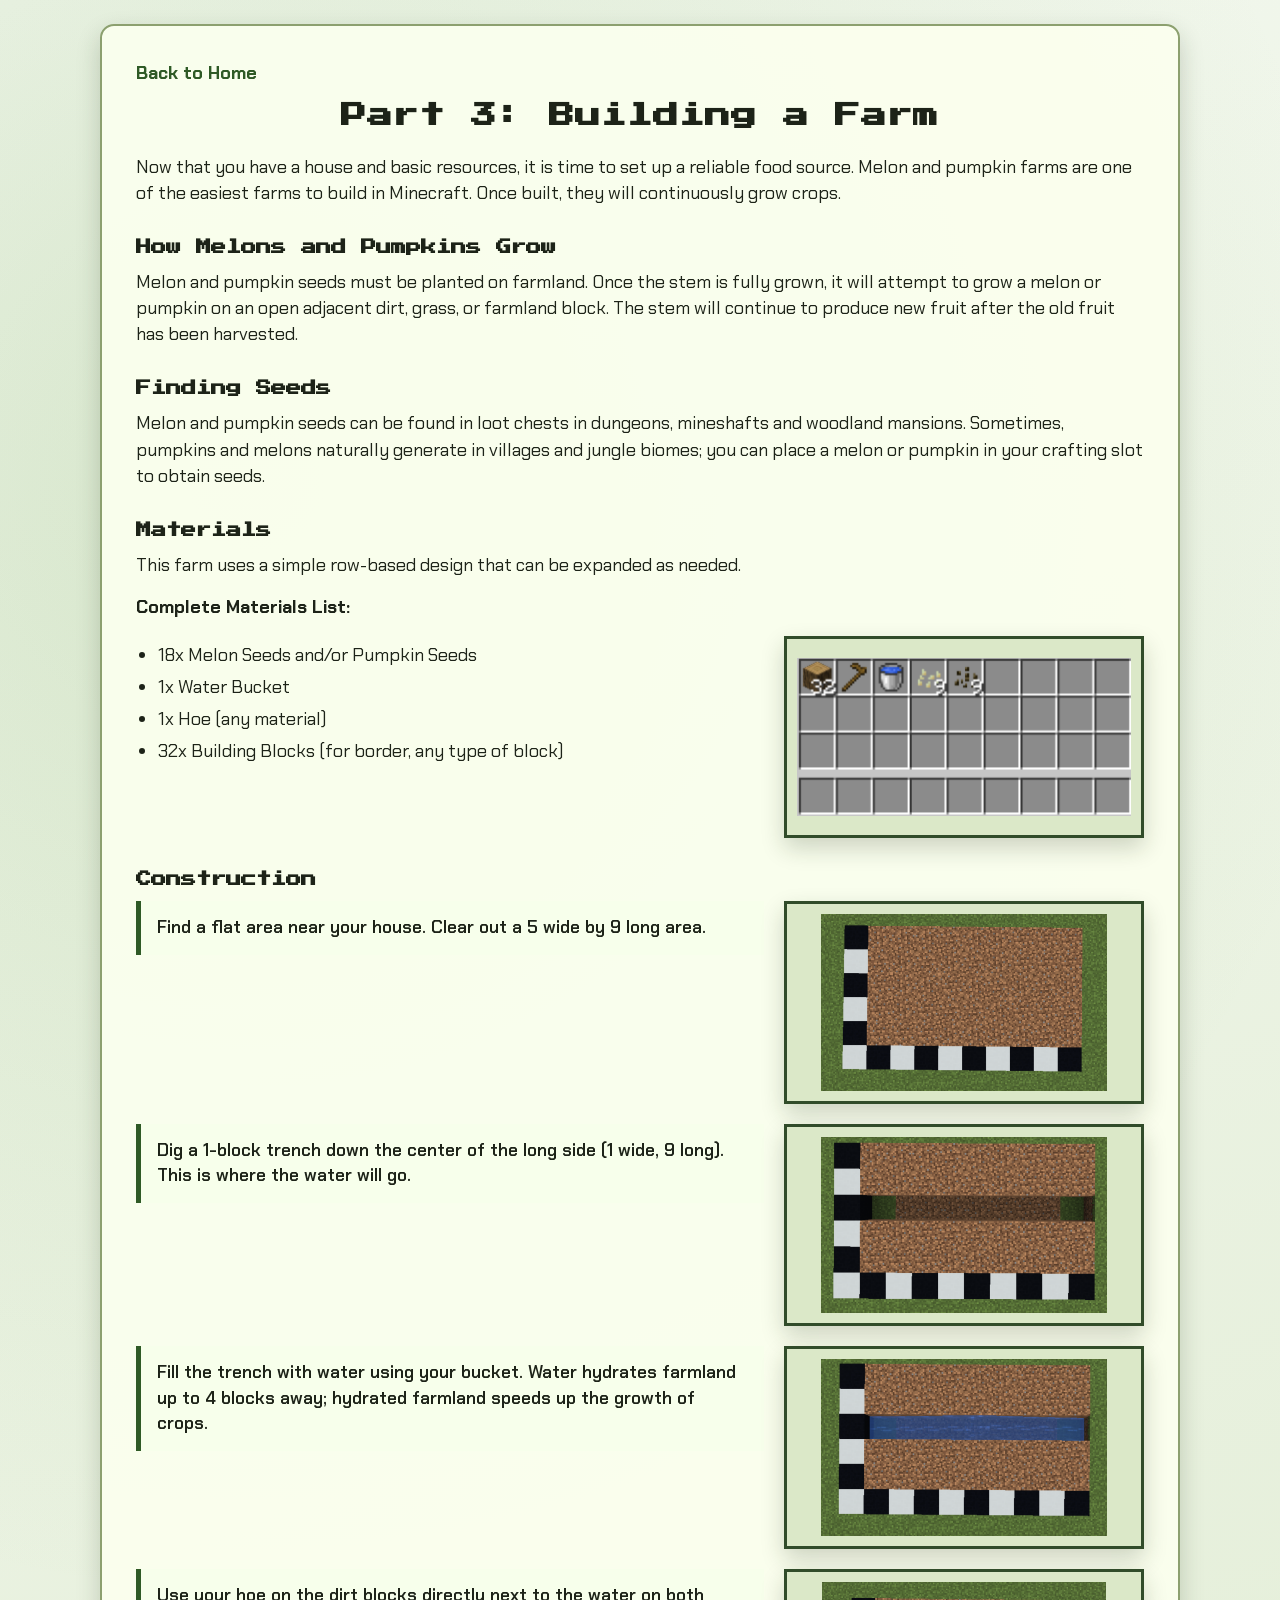
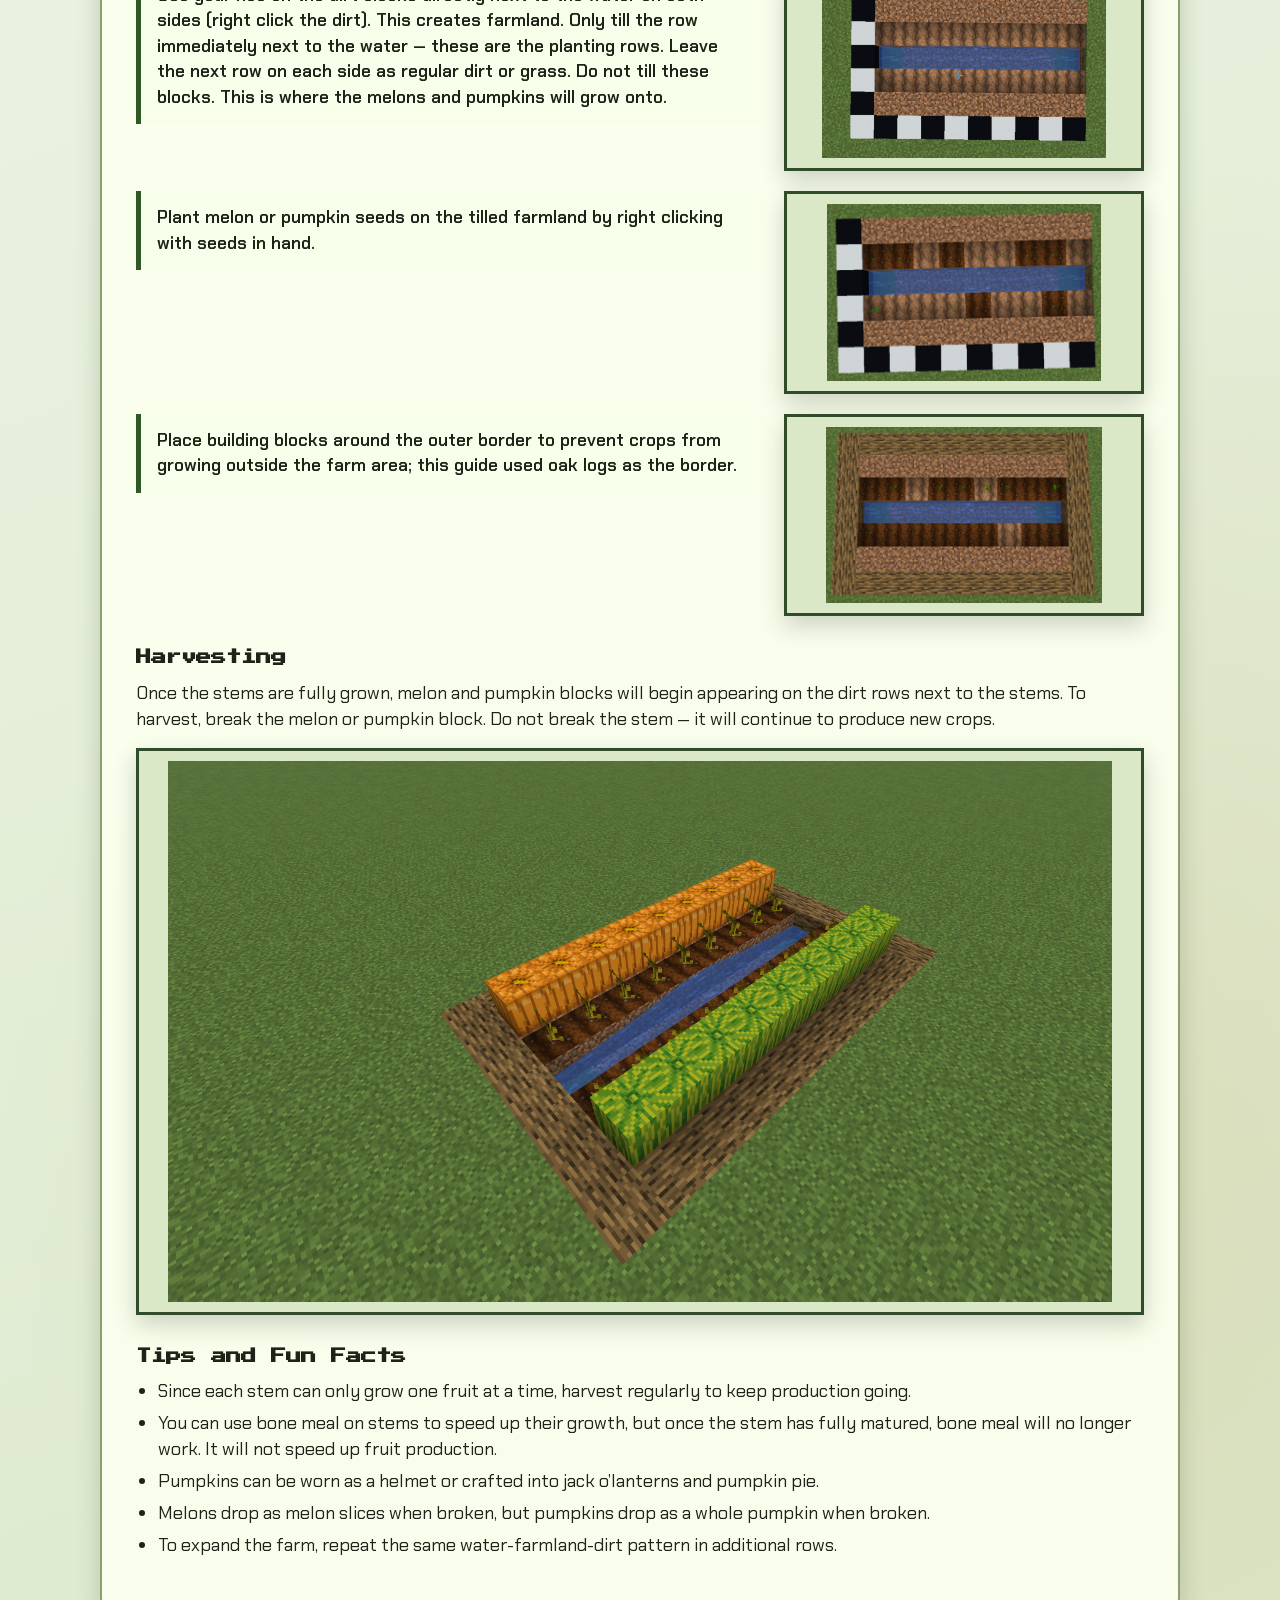
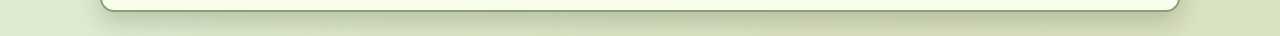
==== commit cc26410b: "feat: final hopefully" ====
--- a/farm-guide/index.html
+++ b/farm-guide/index.html
@@ -27,7 +27,7 @@
 
       <h3 class="section-heading">Finding Seeds</h3>
       <p class="section-copy">
-        Melons and Pumpkins seeds can be found in loot chests in dungeons, mineshafts and woodland
+        Melon and pumpkin seeds can be found in loot chests in dungeons, mineshafts and woodland
         mansions. Sometimes, pumpkins and melons naturally generate in villages and jungle biomes;
         you can place a melon or pumpkin in your crafting slot to obtain seeds.
       </p>
@@ -87,7 +87,7 @@
       </p>
       <img class="step-image" src="../assets/farm/finished.png" alt="" />
 
-      <h3 class="section-heading">Tips and Funfacts</h3>
+      <h3 class="section-heading">Tips and Fun Facts</h3>
       <ul class="guide-list">
         <li>Since each stem can only grow one fruit at a time, harvest regularly to keep production going.</li>
         <li>You can use bone meal on stems to speed up their growth, but once the stem has fully matured, bone meal will no longer work. It will not speed up fruit production.</li>
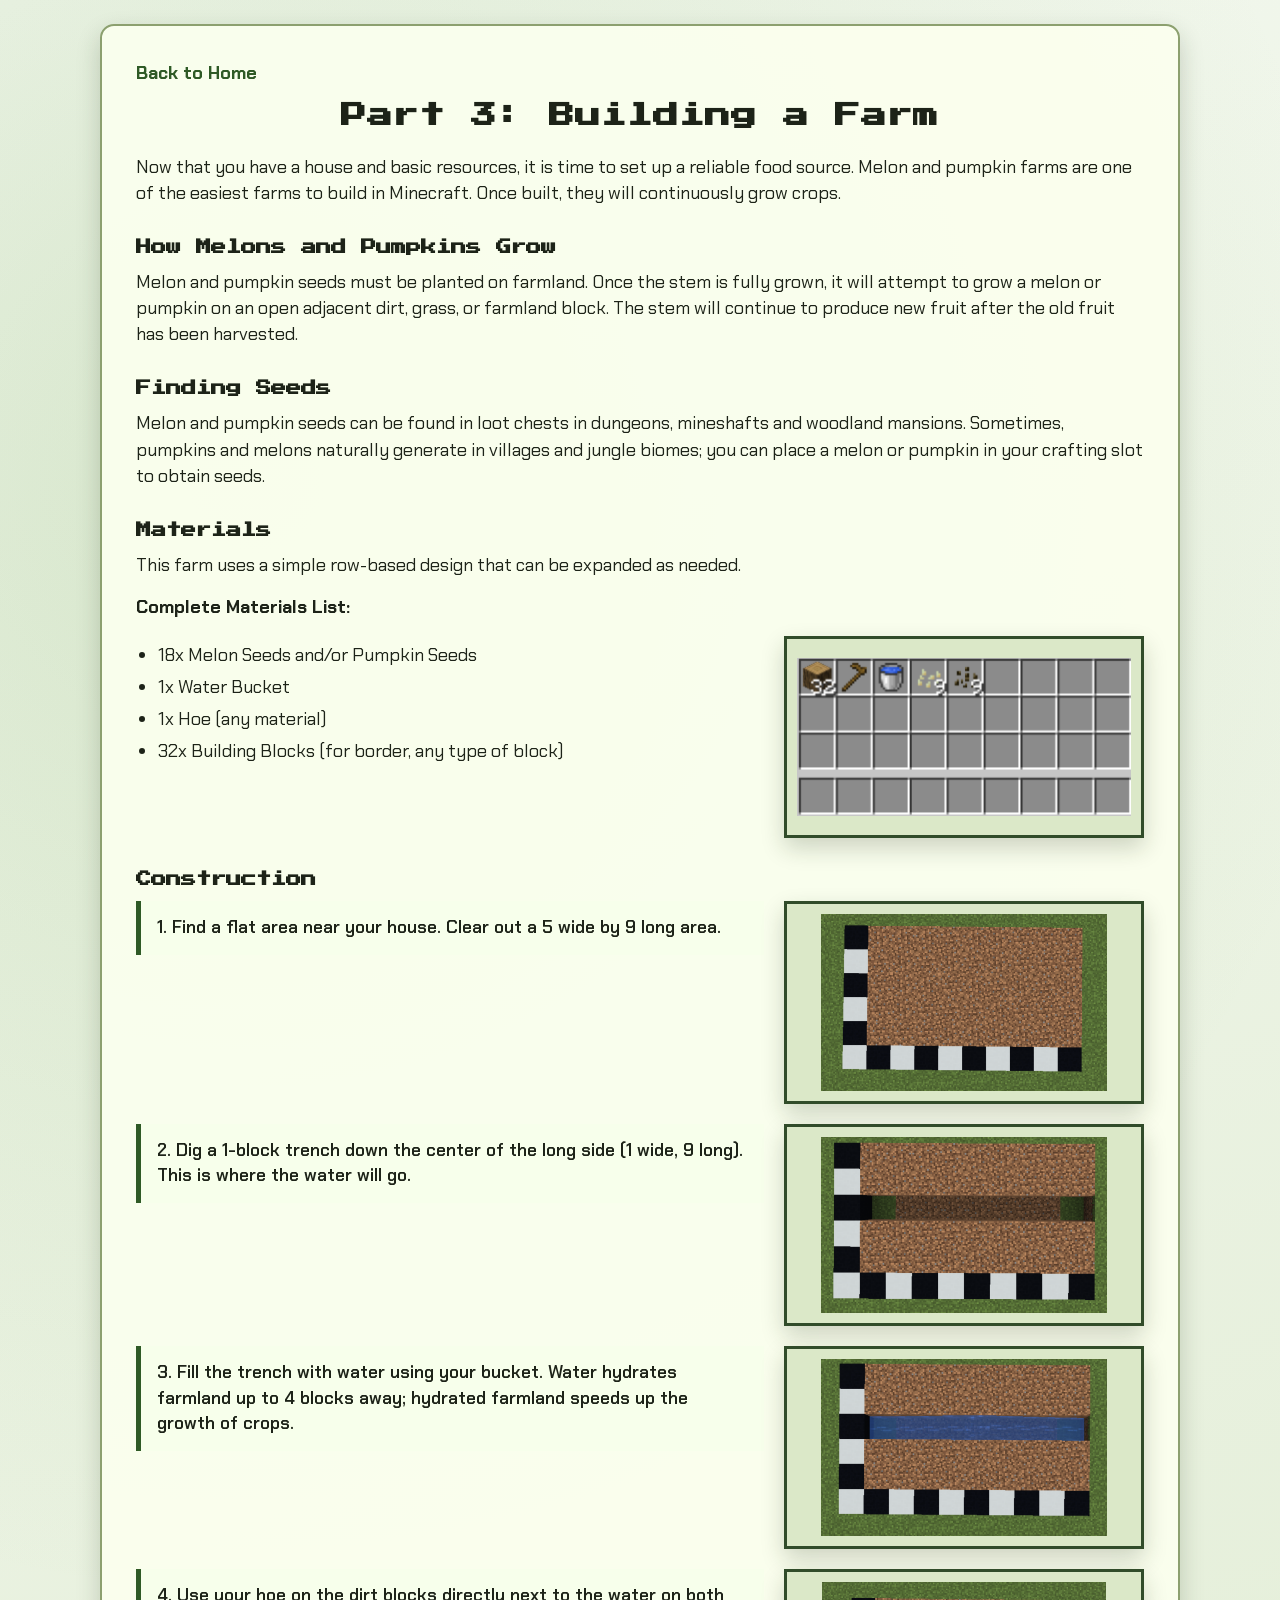
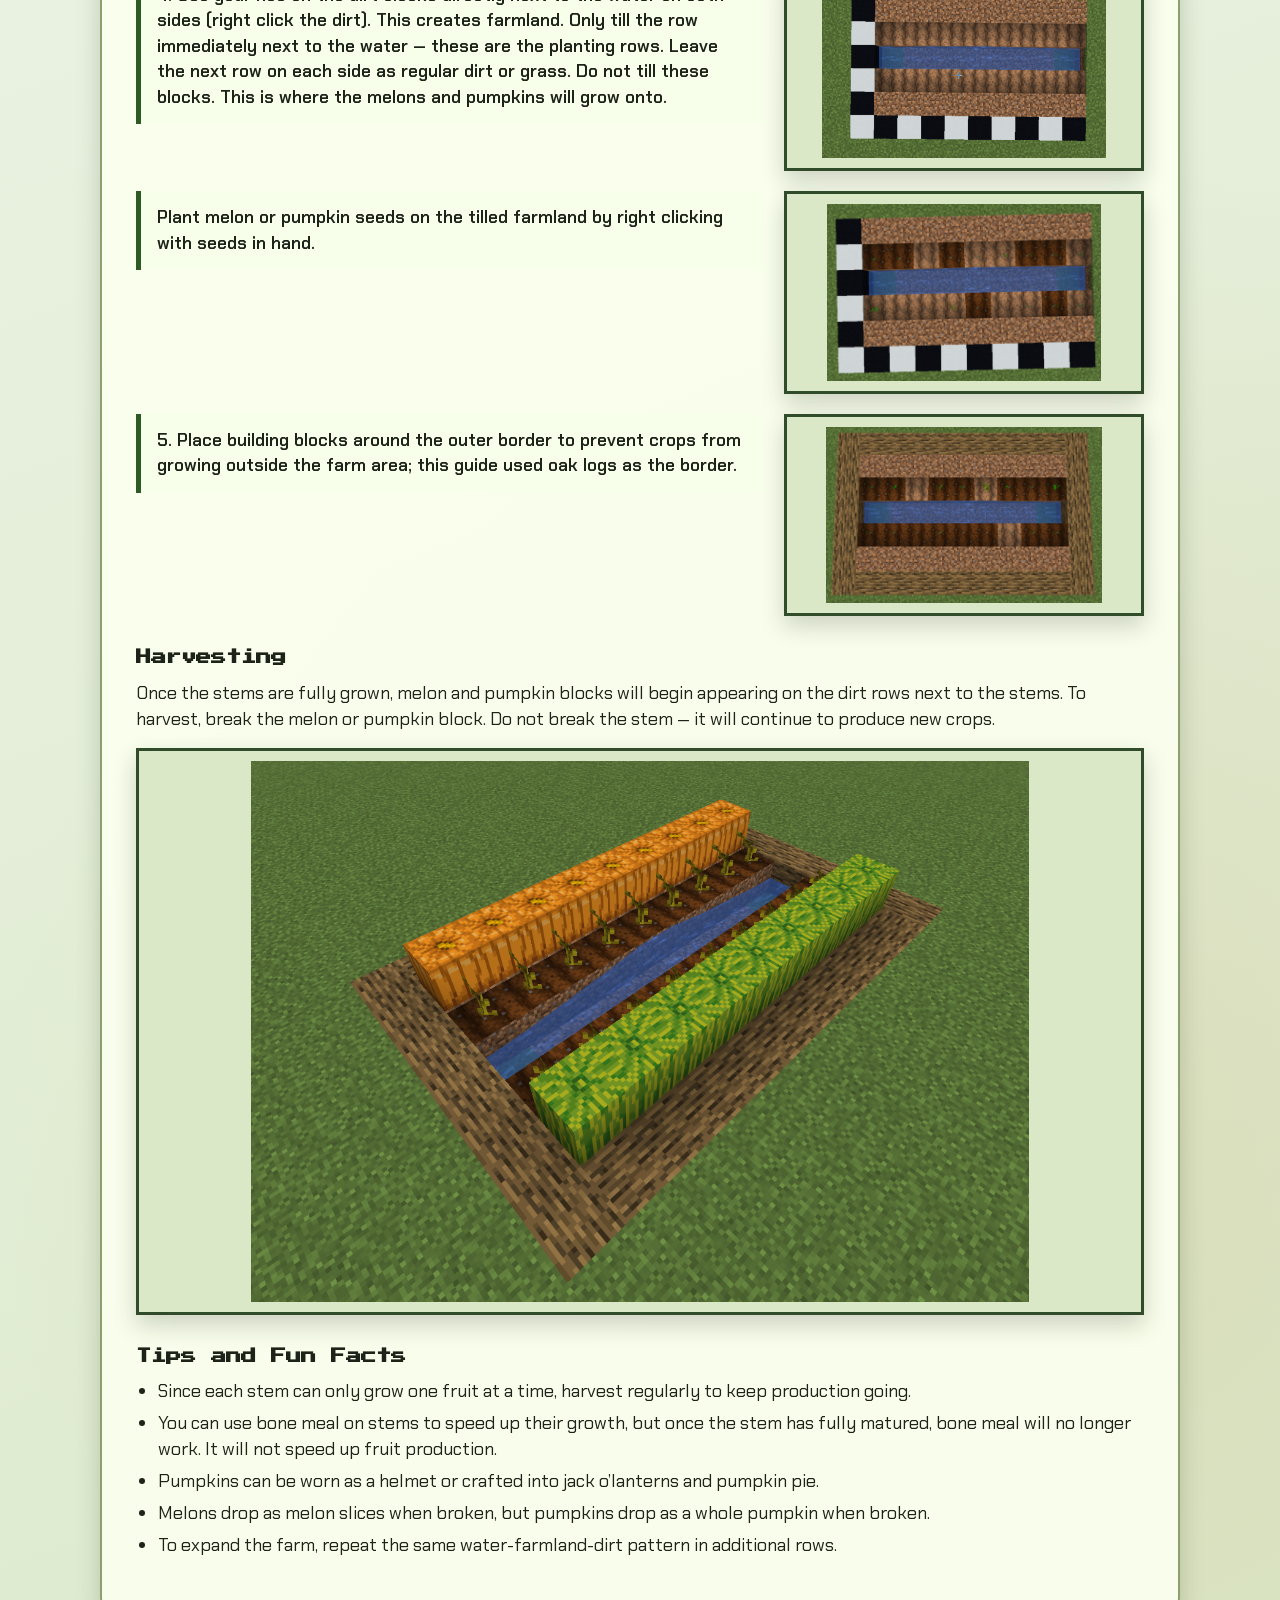
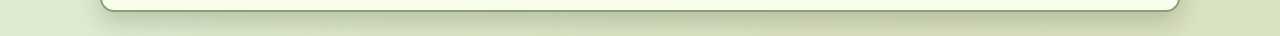
==== commit 174935b0: "fix: number" ====
--- a/farm-guide/index.html
+++ b/farm-guide/index.html
@@ -48,22 +48,22 @@
       <h3 class="section-heading">Construction</h3>
       <ul class="steps">
         <li class="step-row ">
-          <p class="step-text">Find a flat area near your house. Clear out a 5 wide by 9 long area.</p>
+          <p class="step-text">1. Find a flat area near your house. Clear out a 5 wide by 9 long area.</p>
           <img class="step-image " src="../assets/farm/farm_photo01.png" alt="" />
         </li>
         <li class="step-row">
-          <p class="step-text">Dig a 1-block trench down the center of the long side (1 wide, 9 long). This is where the water will go.</p>
+          <p class="step-text">2. Dig a 1-block trench down the center of the long side (1 wide, 9 long). This is where the water will go.</p>
           <img class="step-image" src="../assets/farm/farm_photo02.png" alt="Farm construction step 2" />
         </li>
         <li class="step-row">
           <p class="step-text">
-            Fill the trench with water using your bucket. Water hydrates farmland up to 4 blocks away; hydrated farmland speeds up the growth of crops.
+            3. Fill the trench with water using your bucket. Water hydrates farmland up to 4 blocks away; hydrated farmland speeds up the growth of crops.
           </p>
           <img class="step-image" src="../assets/farm/farm_photo03.png" alt="Farm construction step 3" />
         </li>
         <li class="step-row">
           <p class="step-text">
-            Use your hoe on the dirt blocks directly next to the water on both sides (right click the dirt). This creates farmland. Only till the row immediately next to the water — these are the planting rows. Leave the next row on each side as regular dirt or grass. Do not till these blocks. This is where the melons and pumpkins will grow onto.
+            4. Use your hoe on the dirt blocks directly next to the water on both sides (right click the dirt). This creates farmland. Only till the row immediately next to the water — these are the planting rows. Leave the next row on each side as regular dirt or grass. Do not till these blocks. This is where the melons and pumpkins will grow onto.
           </p>
           <img class="step-image" src="../assets/farm/farm_photo04.png" alt="" />
         </li>
@@ -73,7 +73,7 @@
         </li>
         <li class="step-row">
           <p class="step-text">
-            Place building blocks around the outer border to prevent crops from growing outside the farm area; this guide used oak logs as the border.
+            5. Place building blocks around the outer border to prevent crops from growing outside the farm area; this guide used oak logs as the border.
           </p>
           <img class="step-image" src="../assets/farm/farm_photo06.png" alt="" />
         </li>
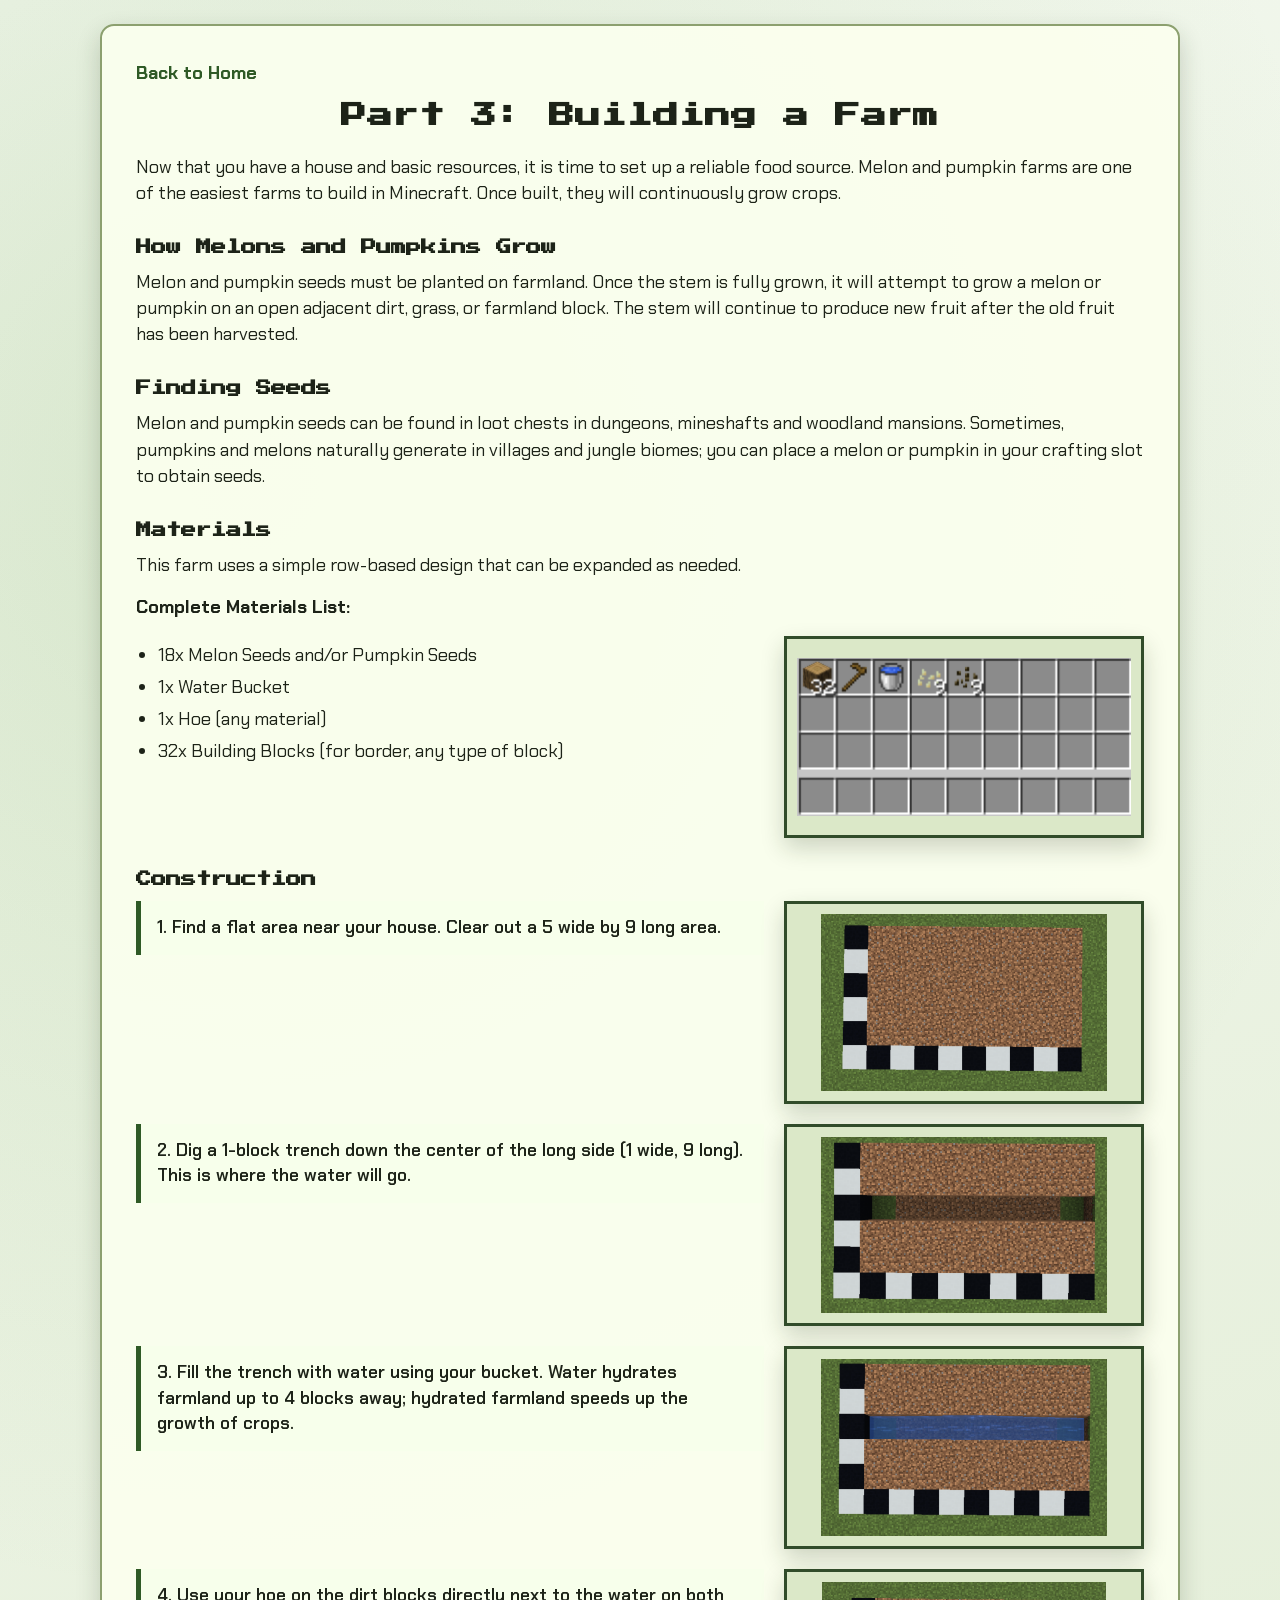
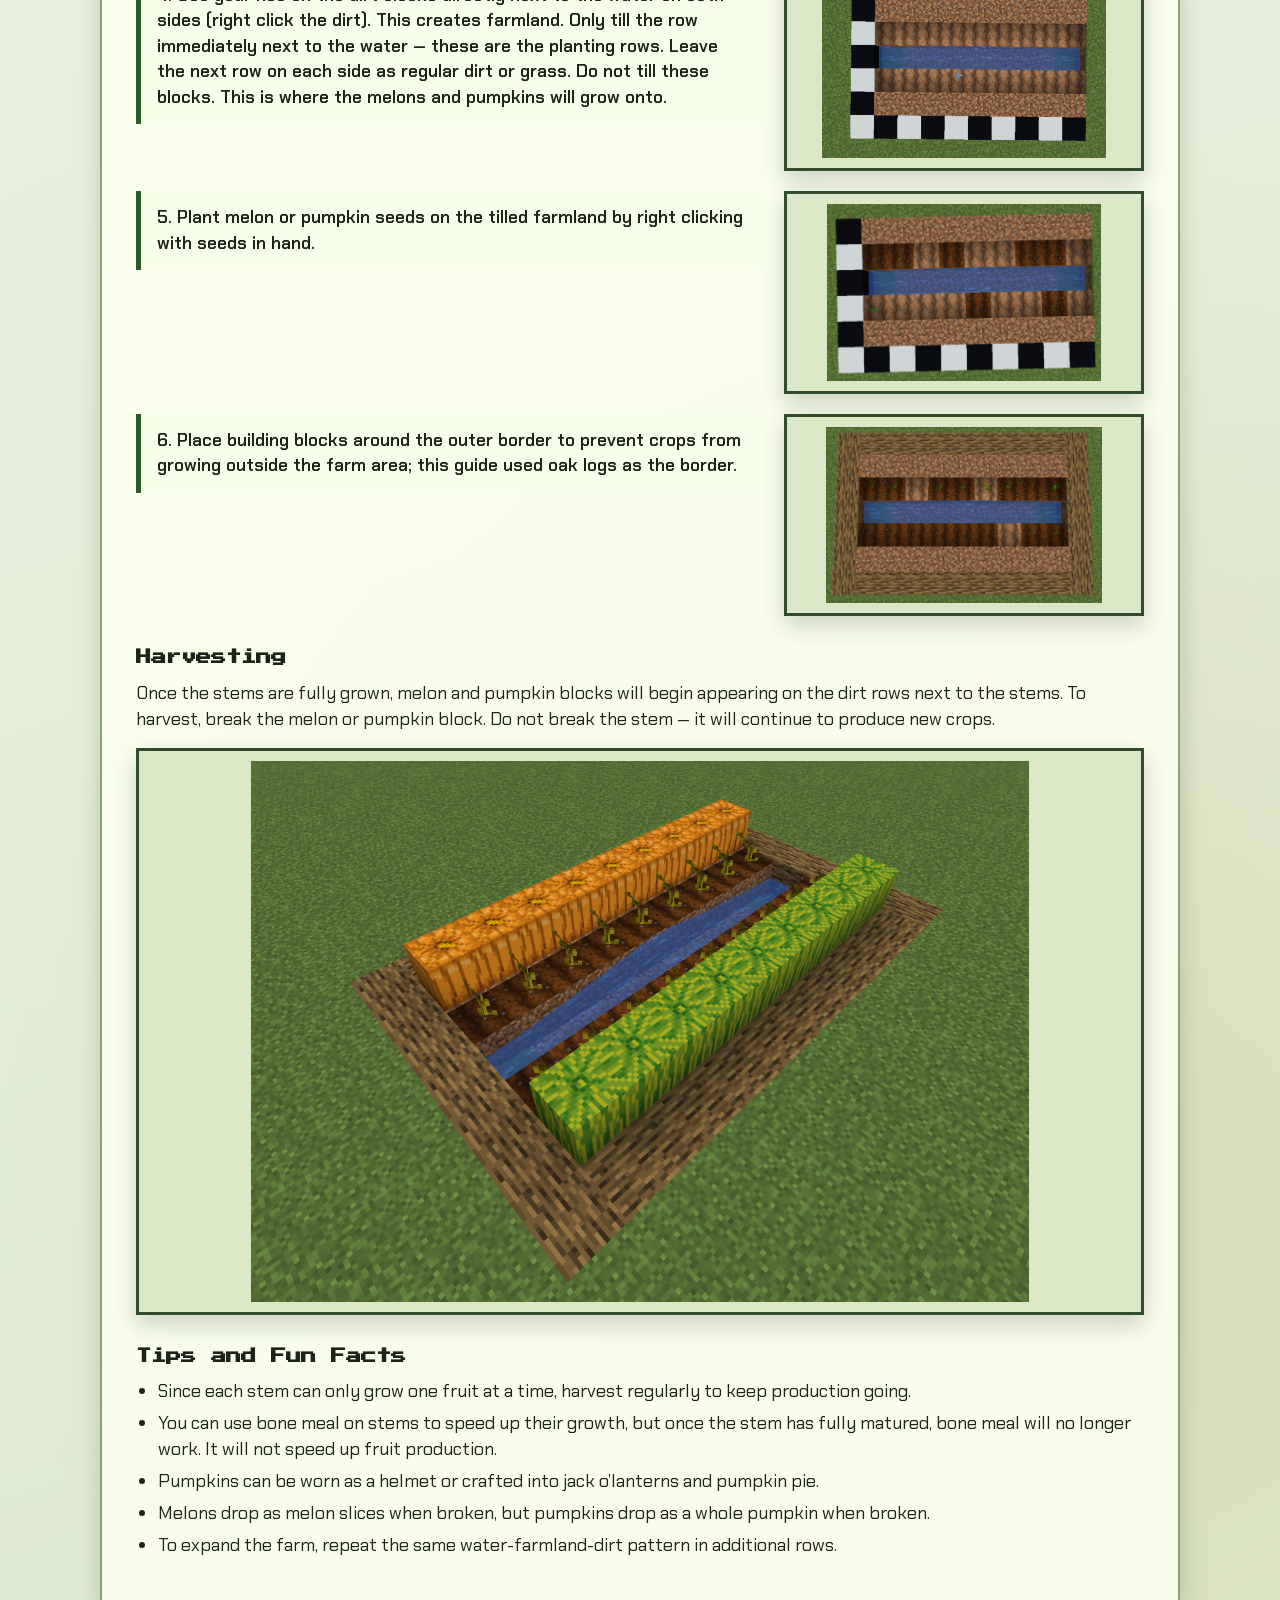
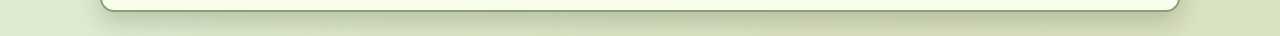
==== commit 4a448fa7: "fix: cirrectednumbers" ====
--- a/farm-guide/index.html
+++ b/farm-guide/index.html
@@ -68,12 +68,12 @@
           <img class="step-image" src="../assets/farm/farm_photo04.png" alt="" />
         </li>
         <li class="step-row">
-          <p class="step-text">Plant melon or pumpkin seeds on the tilled farmland by right clicking with seeds in hand.</p>
+          <p class="step-text">5. Plant melon or pumpkin seeds on the tilled farmland by right clicking with seeds in hand.</p>
           <img class="step-image" src="../assets/farm/farm_photo05.png" alt="Farm construction step 5" />
         </li>
         <li class="step-row">
           <p class="step-text">
-            5. Place building blocks around the outer border to prevent crops from growing outside the farm area; this guide used oak logs as the border.
+            6. Place building blocks around the outer border to prevent crops from growing outside the farm area; this guide used oak logs as the border.
           </p>
           <img class="step-image" src="../assets/farm/farm_photo06.png" alt="" />
         </li>
